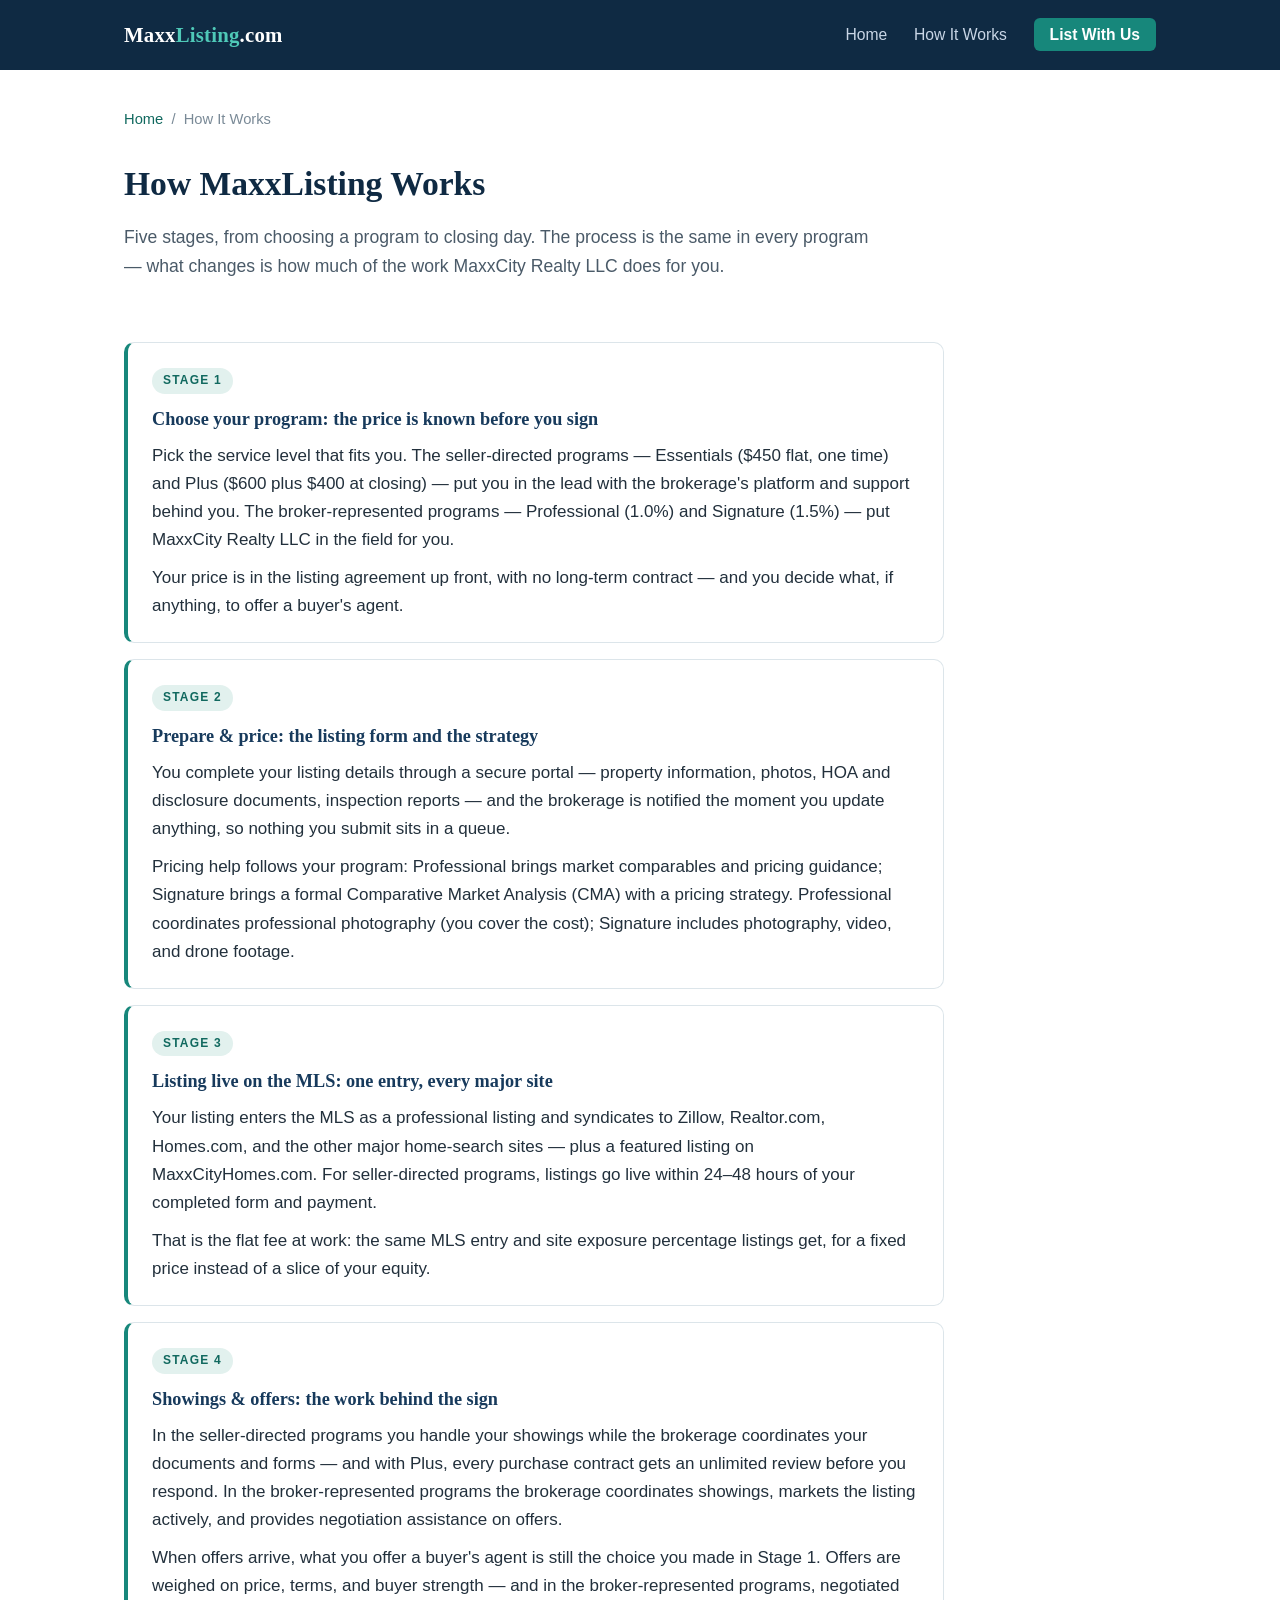
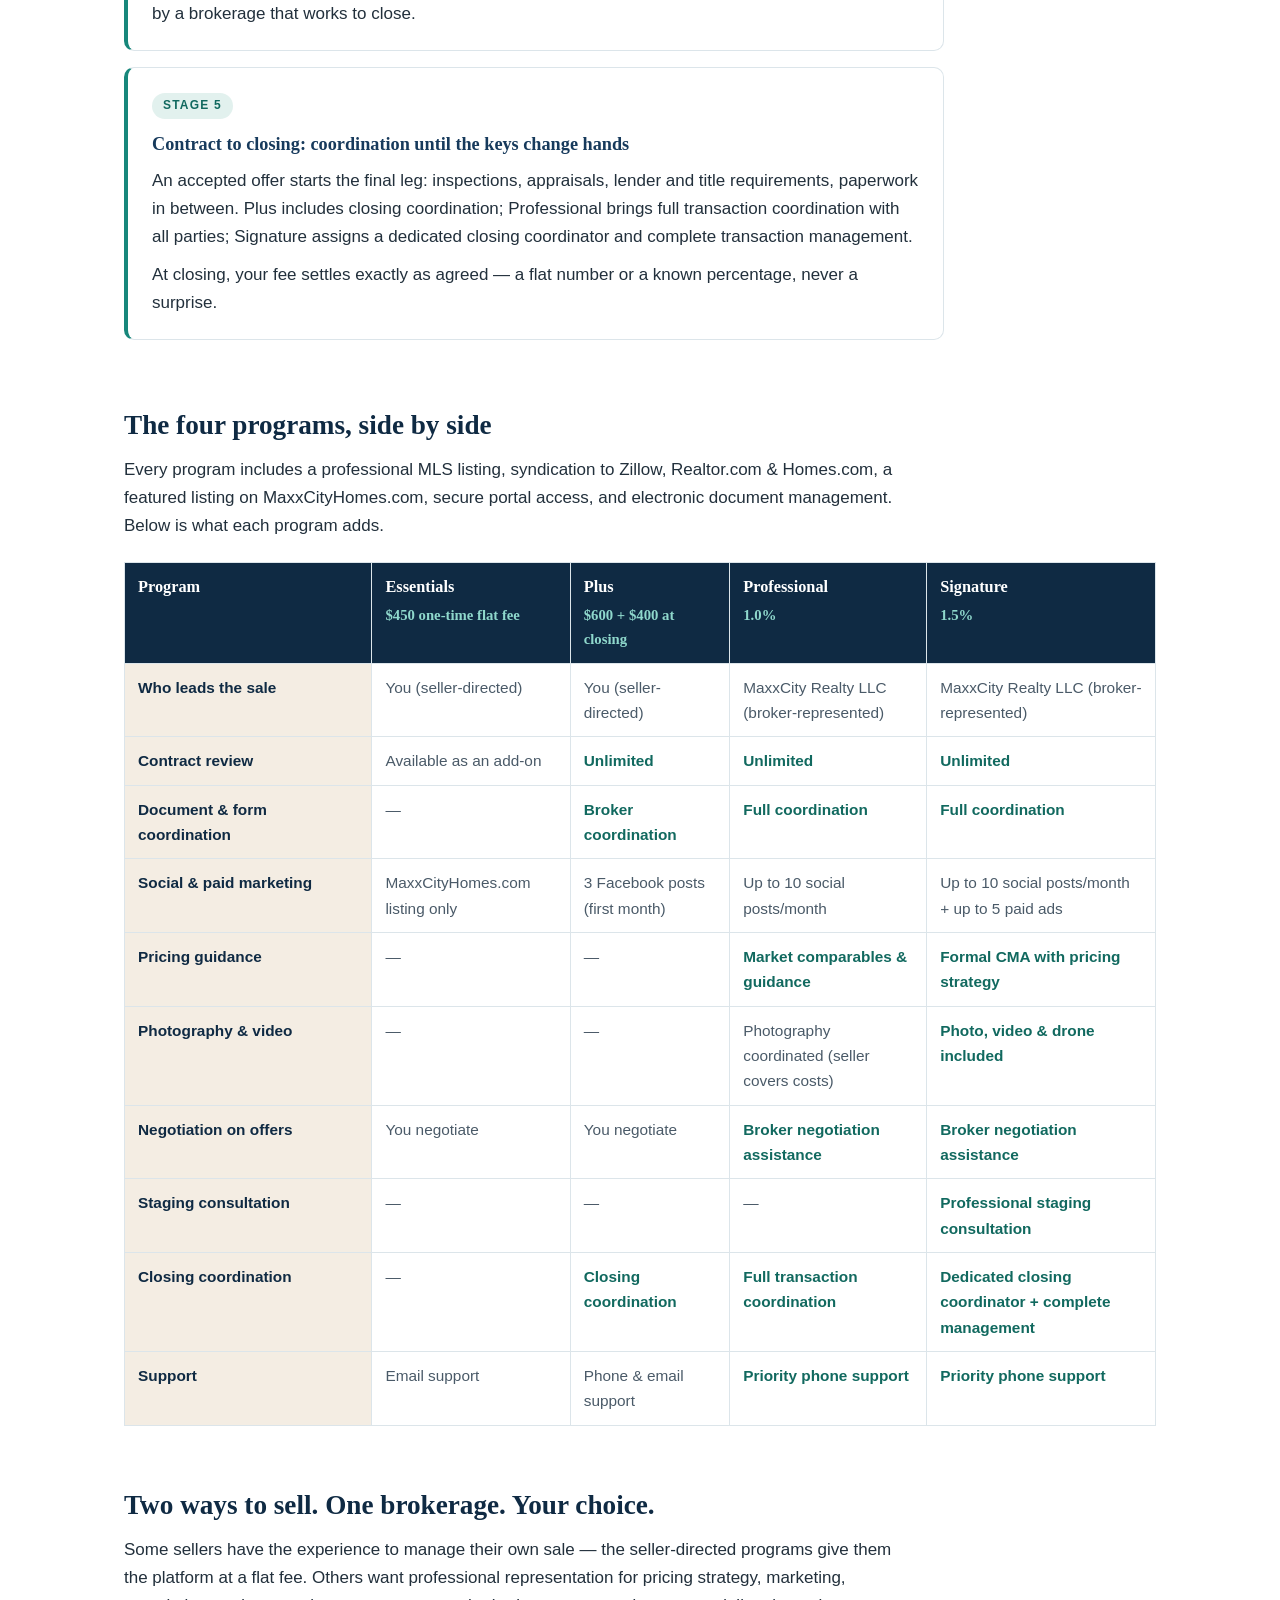
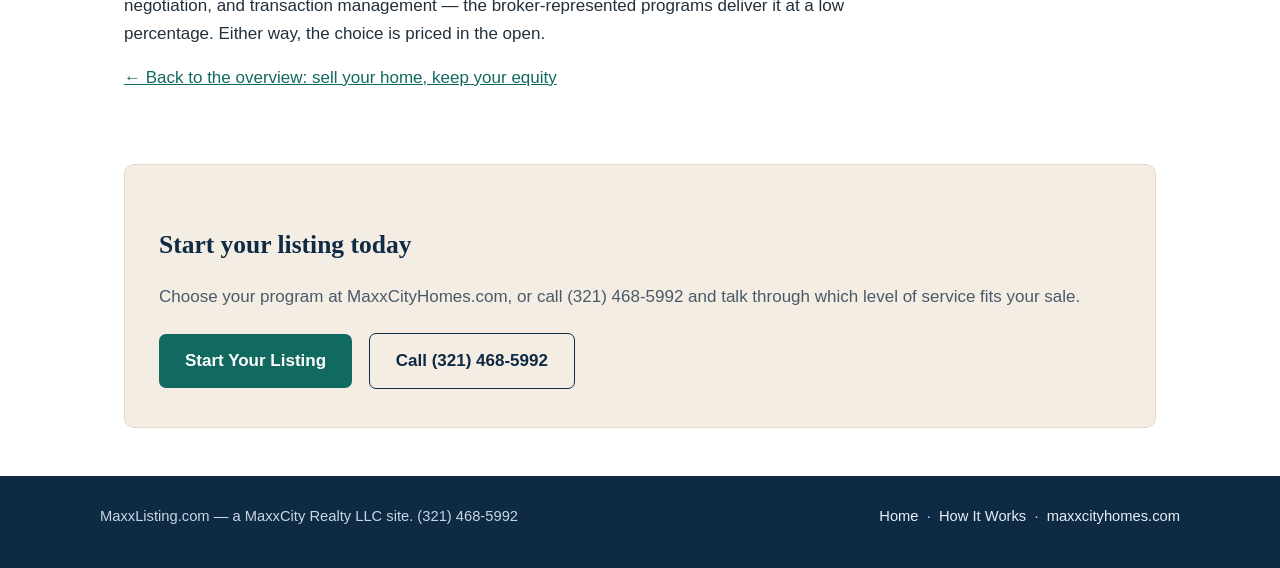
==== how-it-works.html @ 6eddbf5e "Add files via upload" ====
<!DOCTYPE html>
<html lang="en">
<head>
<meta charset="UTF-8">
<meta name="viewport" content="width=device-width, initial-scale=1.0">
<title>How MaxxListing Works: From Program Choice to Closing | MaxxListing</title>
<meta name="description" content="How MaxxListing works, stage by stage: choose your seller program, prepare and price, go live on the MLS, showings and offers, contract to closing. Compare all four programs.">
<link rel="canonical" href="https://maxxlisting.com/how-it-works.html">
<meta property="og:type" content="article">
<meta property="og:site_name" content="MaxxListing">
<meta property="og:title" content="How MaxxListing Works: From Program Choice to Closing">
<meta property="og:description" content="Five stages — choose your program, prepare and price, listing live on the MLS, showings and offers, contract to closing — plus the full four-program comparison.">
<meta property="og:url" content="https://maxxlisting.com/how-it-works.html">
<meta name="twitter:card" content="summary">
<link rel="stylesheet" href="style.css">
</head>
<body>

<header class="site-header">
  <div class="header-inner">
    <a class="wordmark" href="index.html">Maxx<span>Listing</span>.com</a>
    <nav class="main-nav">
      <a href="index.html">Home</a>
      <a href="how-it-works.html">How It Works</a>
      <a class="nav-cta" href="https://maxxcityhomes.com/list-with-us">List With Us</a>
    </nav>
  </div>
</header>

<main>

  <p class="crumb"><a href="index.html">Home</a> &nbsp;/&nbsp; How It Works</p>

  <div class="page-head">
    <h1>How MaxxListing Works</h1>
    <p class="lede">Five stages, from choosing a program to closing day. The process is the same in every program — what changes is how much of the work MaxxCity Realty LLC does for you.</p>
  </div>

  <section>
    <div class="stage-list">

      <div class="stage-block">
        <span class="step">Stage 1</span>
        <h3>Choose your program: the price is known before you sign</h3>
        <p>Pick the service level that fits you. The seller-directed programs — Essentials ($450 flat, one time) and Plus ($600 plus $400 at closing) — put you in the lead with the brokerage's platform and support behind you. The broker-represented programs — Professional (1.0%) and Signature (1.5%) — put MaxxCity Realty LLC in the field for you.</p>
        <p>Your price is in the listing agreement up front, with no long-term contract — and you decide what, if anything, to offer a buyer's agent.</p>
      </div>

      <div class="stage-block">
        <span class="step">Stage 2</span>
        <h3>Prepare &amp; price: the listing form and the strategy</h3>
        <p>You complete your listing details through a secure portal — property information, photos, HOA and disclosure documents, inspection reports — and the brokerage is notified the moment you update anything, so nothing you submit sits in a queue.</p>
        <p>Pricing help follows your program: Professional brings market comparables and pricing guidance; Signature brings a formal Comparative Market Analysis (CMA) with a pricing strategy. Professional coordinates professional photography (you cover the cost); Signature includes photography, video, and drone footage.</p>
      </div>

      <div class="stage-block">
        <span class="step">Stage 3</span>
        <h3>Listing live on the MLS: one entry, every major site</h3>
        <p>Your listing enters the MLS as a professional listing and syndicates to Zillow, Realtor.com, Homes.com, and the other major home-search sites — plus a featured listing on MaxxCityHomes.com. For seller-directed programs, listings go live within 24–48 hours of your completed form and payment.</p>
        <p>That is the flat fee at work: the same MLS entry and site exposure percentage listings get, for a fixed price instead of a slice of your equity.</p>
      </div>

      <div class="stage-block">
        <span class="step">Stage 4</span>
        <h3>Showings &amp; offers: the work behind the sign</h3>
        <p>In the seller-directed programs you handle your showings while the brokerage coordinates your documents and forms — and with Plus, every purchase contract gets an unlimited review before you respond. In the broker-represented programs the brokerage coordinates showings, markets the listing actively, and provides negotiation assistance on offers.</p>
        <p>When offers arrive, what you offer a buyer's agent is still the choice you made in Stage 1. Offers are weighed on price, terms, and buyer strength — and in the broker-represented programs, negotiated by a brokerage that works to close.</p>
      </div>

      <div class="stage-block">
        <span class="step">Stage 5</span>
        <h3>Contract to closing: coordination until the keys change hands</h3>
        <p>An accepted offer starts the final leg: inspections, appraisals, lender and title requirements, paperwork in between. Plus includes closing coordination; Professional brings full transaction coordination with all parties; Signature assigns a dedicated closing coordinator and complete transaction management.</p>
        <p>At closing, your fee settles exactly as agreed — a flat number or a known percentage, never a surprise.</p>
      </div>

    </div>
  </section>

  <section>
    <h2>The four programs, side by side</h2>
    <p class="narrow">Every program includes a professional MLS listing, syndication to Zillow, Realtor.com &amp; Homes.com, a featured listing on MaxxCityHomes.com, secure portal access, and electronic document management. Below is what each program adds.</p>
    <div class="table-wrap">
      <table class="compare">
        <thead>
          <tr>
            <th>Program</th>
            <th>Essentials <span class="tprice">$450 one-time flat fee</span></th>
            <th>Plus <span class="tprice">$600 + $400 at closing</span></th>
            <th>Professional <span class="tprice">1.0%</span></th>
            <th>Signature <span class="tprice">1.5%</span></th>
          </tr>
        </thead>
        <tbody>
          <tr>
            <th>Who leads the sale</th>
            <td>You (seller-directed)</td>
            <td>You (seller-directed)</td>
            <td>MaxxCity Realty LLC (broker-represented)</td>
            <td>MaxxCity Realty LLC (broker-represented)</td>
          </tr>
          <tr>
            <th>Contract review</th>
            <td>Available as an add-on</td>
            <td class="yes">Unlimited</td>
            <td class="yes">Unlimited</td>
            <td class="yes">Unlimited</td>
          </tr>
          <tr>
            <th>Document &amp; form coordination</th>
            <td>&mdash;</td>
            <td class="yes">Broker coordination</td>
            <td class="yes">Full coordination</td>
            <td class="yes">Full coordination</td>
          </tr>
          <tr>
            <th>Social &amp; paid marketing</th>
            <td>MaxxCityHomes.com listing only</td>
            <td>3 Facebook posts (first month)</td>
            <td>Up to 10 social posts/month</td>
            <td>Up to 10 social posts/month + up to 5 paid ads</td>
          </tr>
          <tr>
            <th>Pricing guidance</th>
            <td>&mdash;</td>
            <td>&mdash;</td>
            <td class="yes">Market comparables &amp; guidance</td>
            <td class="yes">Formal CMA with pricing strategy</td>
          </tr>
          <tr>
            <th>Photography &amp; video</th>
            <td>&mdash;</td>
            <td>&mdash;</td>
            <td>Photography coordinated (seller covers costs)</td>
            <td class="yes">Photo, video &amp; drone included</td>
          </tr>
          <tr>
            <th>Negotiation on offers</th>
            <td>You negotiate</td>
            <td>You negotiate</td>
            <td class="yes">Broker negotiation assistance</td>
            <td class="yes">Broker negotiation assistance</td>
          </tr>
          <tr>
            <th>Staging consultation</th>
            <td>&mdash;</td>
            <td>&mdash;</td>
            <td>&mdash;</td>
            <td class="yes">Professional staging consultation</td>
          </tr>
          <tr>
            <th>Closing coordination</th>
            <td>&mdash;</td>
            <td class="yes">Closing coordination</td>
            <td class="yes">Full transaction coordination</td>
            <td class="yes">Dedicated closing coordinator + complete management</td>
          </tr>
          <tr>
            <th>Support</th>
            <td>Email support</td>
            <td>Phone &amp; email support</td>
            <td class="yes">Priority phone support</td>
            <td class="yes">Priority phone support</td>
          </tr>
        </tbody>
      </table>
    </div>
  </section>

  <section>
    <h2>Two ways to sell. One brokerage. Your choice.</h2>
    <p class="narrow">Some sellers have the experience to manage their own sale — the seller-directed programs give them the platform at a flat fee. Others want professional representation for pricing strategy, marketing, negotiation, and transaction management — the broker-represented programs deliver it at a low percentage. Either way, the choice is priced in the open.</p>
    <p class="narrow"><a href="index.html">&larr; Back to the overview: sell your home, keep your equity</a></p>
  </section>

  <div class="cta-band">
    <h2>Start your listing today</h2>
    <p>Choose your program at MaxxCityHomes.com, or call (321) 468-5992 and talk through which level of service fits your sale.</p>
    <a class="btn" href="https://maxxcityhomes.com/list-with-us">Start Your Listing</a>
    <a class="btn ghost" href="tel:+13214685992">Call (321) 468-5992</a>
  </div>

</main>

<footer class="site-footer">
  <div class="footer-inner">
    <span>MaxxListing.com — a MaxxCity Realty LLC site. (321) 468-5992</span>
    <span><a href="index.html">Home</a> &nbsp;·&nbsp; <a href="how-it-works.html">How It Works</a> &nbsp;·&nbsp; <a href="https://maxxcityhomes.com/list-with-us">maxxcityhomes.com</a></span>
  </div>
</footer>

</body>
</html>
---- style.css ----
/* MaxxListing.com — microsite styles (MaxxCity Realty LLC)
   Palette: deep navy headers/footer, coastal teal accent, warm sand bands.
   No external assets. Georgia serif headlines, system sans body. */

:root {
  --navy: #0F2A43;
  --navy-2: #173A5C;
  --teal: #17877B;
  --teal-dark: #11695F;
  --teal-tint: #E2F1EE;
  --sand: #F4EDE3;
  --sand-line: #E4D9C6;
  --ink: #22303C;
  --slate: #4A5A68;
  --slate-light: #7A8A97;
  --card: #ffffff;
  --line: #DCE5EA;
  --radius: 10px;
}

* { box-sizing: border-box; }

html { scroll-behavior: smooth; }

body {
  margin: 0;
  font-family: -apple-system, BlinkMacSystemFont, "Segoe UI", Roboto,
    "Helvetica Neue", Arial, sans-serif;
  color: var(--ink);
  background: #ffffff;
  line-height: 1.65;
  font-size: 17px;
}

h1, h2, h3, .wordmark, .price {
  font-family: Georgia, "Times New Roman", Times, serif;
  font-weight: 700;
}

a { color: var(--teal-dark); }
a:hover { color: var(--teal); }

/* ---------- Header ---------- */
.site-header {
  background: var(--navy);
  color: #fff;
}
.header-inner {
  max-width: 1080px;
  margin: 0 auto;
  padding: 18px 24px;
  display: flex;
  flex-wrap: wrap;
  align-items: center;
  justify-content: space-between;
  gap: 12px;
}
.wordmark {
  color: #fff;
  text-decoration: none;
  font-size: 1.3rem;
  letter-spacing: 0.01em;
}
.wordmark span { color: #4FC9B8; }
.main-nav a {
  color: #C9D6E6;
  text-decoration: none;
  margin-left: 22px;
  font-size: 0.98rem;
}
.main-nav a:hover { color: #fff; }
.main-nav a.nav-cta {
  background: var(--teal);
  color: #fff;
  padding: 8px 16px;
  border-radius: 6px;
  font-weight: 600;
}
.main-nav a.nav-cta:hover { background: var(--teal-dark); }

/* ---------- Hero ---------- */
.hero {
  background: linear-gradient(160deg, var(--navy) 0%, var(--navy-2) 70%, #175E55 130%);
  color: #fff;
  padding: 64px 24px 72px;
}
.hero-inner { max-width: 820px; margin: 0 auto; }
.hero .eyebrow {
  text-transform: uppercase;
  letter-spacing: 0.14em;
  font-size: 0.78rem;
  font-weight: 700;
  color: #8FD8CC;
  margin: 0 0 14px;
}
.hero h1 {
  font-size: 2.55rem;
  line-height: 1.18;
  margin: 0 0 18px;
}
.hero p.lede {
  font-size: 1.16rem;
  color: #DCE7F2;
  margin: 0 0 28px;
  max-width: 680px;
}
.hero .call-line { margin: 20px 0 0; color: #DCE7F2; font-size: 1.02rem; }
.hero .call-line a { color: #fff; font-weight: 700; text-decoration: none; }
.hero .call-line a:hover { text-decoration: underline; }
.btn {
  display: inline-block;
  background: var(--teal);
  color: #fff;
  text-decoration: none;
  font-weight: 600;
  padding: 13px 26px;
  border-radius: 7px;
  margin-right: 12px;
}
.btn:hover { background: var(--teal-dark); color: #fff; }
.btn.ghost {
  background: transparent;
  border: 1px solid #7D97B5;
  color: #E6EEF7;
}
.btn.ghost:hover { border-color: #fff; color: #fff; }

/* ---------- Layout ---------- */
main { max-width: 1080px; margin: 0 auto; padding: 0 24px; }
section { padding: 44px 0 8px; }
section h2 {
  font-size: 1.7rem;
  line-height: 1.25;
  color: var(--navy);
  margin: 0 0 14px;
}
section h3 { color: var(--navy-2); margin: 0 0 8px; font-size: 1.14rem; }
section p { max-width: 780px; margin: 0 0 16px; }
.narrow { max-width: 780px; }

/* ---------- Card grids ---------- */
.grid {
  display: grid;
  grid-template-columns: repeat(auto-fit, minmax(230px, 1fr));
  gap: 18px;
  margin: 22px 0 10px;
}
.grid.two { grid-template-columns: repeat(auto-fit, minmax(300px, 1fr)); }
.card {
  background: var(--card);
  border: 1px solid var(--line);
  border-radius: var(--radius);
  padding: 22px 20px;
}
.card .step {
  display: inline-block;
  font-size: 0.75rem;
  font-weight: 700;
  letter-spacing: 0.1em;
  text-transform: uppercase;
  color: var(--teal-dark);
  background: var(--teal-tint);
  border-radius: 20px;
  padding: 3px 11px;
  margin-bottom: 10px;
}
.card p { margin: 0 0 10px; font-size: 0.98rem; color: var(--slate); }
.card h3 { margin-bottom: 4px; font-size: 1.3rem; }
.card .price {
  font-size: 1.55rem;
  color: var(--teal-dark);
  margin: 2px 0 2px;
}
.card .per {
  font-size: 0.85rem;
  color: var(--slate-light);
  margin: 0 0 12px;
}
.card ul {
  margin: 0;
  padding-left: 18px;
  font-size: 0.95rem;
  color: var(--slate);
}
.card ul li { margin-bottom: 6px; }
.card a { font-weight: 600; text-decoration: none; }
.card a:hover { text-decoration: underline; }

/* ---------- Sand callout (equity math) ---------- */
.callout {
  background: var(--sand);
  border: 1px solid var(--sand-line);
  border-radius: var(--radius);
  padding: 26px 28px;
  margin: 22px 0 10px;
  max-width: 860px;
}
.callout h3 { color: var(--navy); margin-top: 0; font-size: 1.3rem; }
.callout p { color: var(--ink); }
.callout ul { margin: 0 0 14px; padding-left: 18px; }
.callout ul li { margin-bottom: 6px; }
.callout .fineprint { font-size: 0.9rem; color: var(--slate); margin-bottom: 0; }

/* ---------- Deep-dive stage list (how it works) ---------- */
.stage-list { max-width: 820px; }
.stage-block {
  background: var(--card);
  border: 1px solid var(--line);
  border-left: 4px solid var(--teal);
  border-radius: var(--radius);
  padding: 22px 24px;
  margin-bottom: 16px;
}
.stage-block .step {
  display: inline-block;
  font-size: 0.75rem;
  font-weight: 700;
  letter-spacing: 0.1em;
  text-transform: uppercase;
  color: var(--teal-dark);
  background: var(--teal-tint);
  border-radius: 20px;
  padding: 3px 11px;
  margin-bottom: 10px;
}
.stage-block h3 { margin-top: 0; }
.stage-block p { margin: 0 0 10px; }
.stage-block p:last-child { margin-bottom: 0; }

/* ---------- Comparison table ---------- */
.table-wrap { overflow-x: auto; margin: 22px 0 10px; }
table.compare {
  border-collapse: collapse;
  width: 100%;
  min-width: 640px;
  font-size: 0.96rem;
  background: #fff;
}
table.compare th, table.compare td {
  border: 1px solid var(--line);
  padding: 11px 13px;
  text-align: left;
  vertical-align: top;
}
table.compare thead th {
  background: var(--navy);
  color: #fff;
  font-family: Georgia, "Times New Roman", Times, serif;
  font-size: 1.02rem;
}
table.compare thead th .tprice { display: block; font-family: inherit; color: #8FD8CC; font-size: 0.92rem; margin-top: 2px; }
table.compare tbody th {
  background: var(--sand);
  color: var(--navy);
  font-weight: 600;
  width: 24%;
}
table.compare td { color: var(--slate); }
table.compare td.yes { color: var(--teal-dark); font-weight: 600; }

/* ---------- FAQ ---------- */
.faq-item {
  background: var(--card);
  border: 1px solid var(--line);
  border-radius: var(--radius);
  padding: 20px 22px;
  margin-bottom: 14px;
  max-width: 820px;
}
.faq-item h3 { margin-bottom: 6px; }
.faq-item p { margin: 0; color: var(--slate); }

/* ---------- CTA band ---------- */
.cta-band {
  background: var(--sand);
  border: 1px solid var(--sand-line);
  color: var(--ink);
  border-radius: var(--radius);
  padding: 38px 34px;
  margin: 48px 0;
  text-align: left;
}
.cta-band h2 { color: var(--navy); margin-bottom: 10px; }
.cta-band p { color: var(--slate); margin-bottom: 22px; }
.cta-band .btn { background: var(--teal-dark); }
.cta-band .btn:hover { background: var(--teal); }
.cta-band .btn.ghost {
  background: transparent;
  border: 1px solid var(--navy);
  color: var(--navy);
}
.cta-band .btn.ghost:hover { background: var(--navy); color: #fff; }

/* ---------- Footer ---------- */
.site-footer {
  background: var(--navy);
  margin-top: 24px;
  padding: 28px 24px 40px;
  color: #C9D6E6;
  font-size: 0.92rem;
}
.footer-inner {
  max-width: 1080px;
  margin: 0 auto;
  display: flex;
  flex-wrap: wrap;
  gap: 10px 28px;
  justify-content: space-between;
}
.site-footer a { color: #E6EEF7; text-decoration: none; }
.site-footer a:hover { text-decoration: underline; }

/* ---------- Breadcrumb (subpage) ---------- */
.crumb { padding: 22px 0 0; font-size: 0.92rem; color: var(--slate-light); }
.crumb a { text-decoration: none; }
.crumb a:hover { text-decoration: underline; }
.page-head { padding-top: 18px; }
.page-head h1 { font-size: 2.1rem; color: var(--navy); line-height: 1.22; margin: 0 0 12px; }
.page-head p.lede { font-size: 1.1rem; color: var(--slate); max-width: 760px; }

/* ---------- Responsive ---------- */
@media (max-width: 640px) {
  body { font-size: 16px; }
  .hero { padding: 44px 20px 52px; }
  .hero h1 { font-size: 1.9rem; }
  .page-head h1 { font-size: 1.65rem; }
  section h2 { font-size: 1.45rem; }
  .main-nav a { margin-left: 14px; }
  .btn { display: block; text-align: center; margin: 0 0 10px; }
  .cta-band { padding: 28px 22px; }
  .callout { padding: 22px; }
}
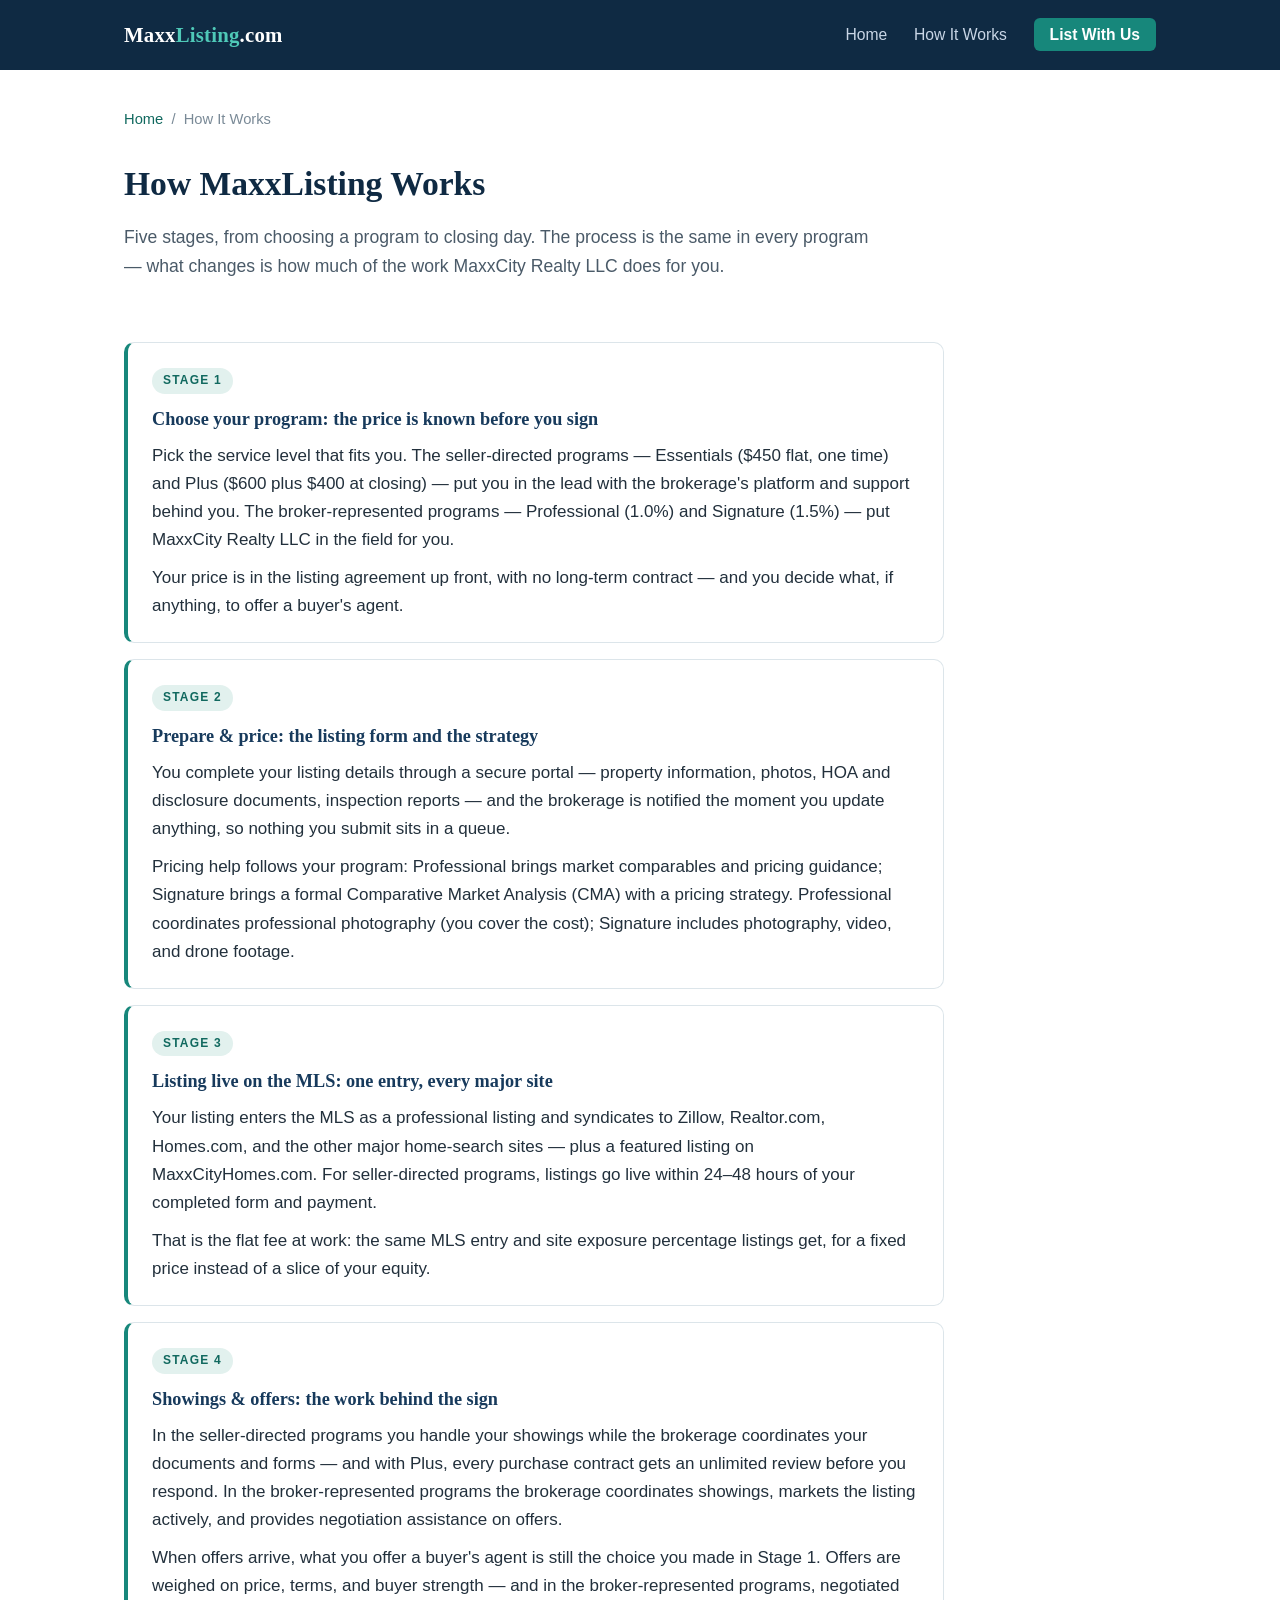
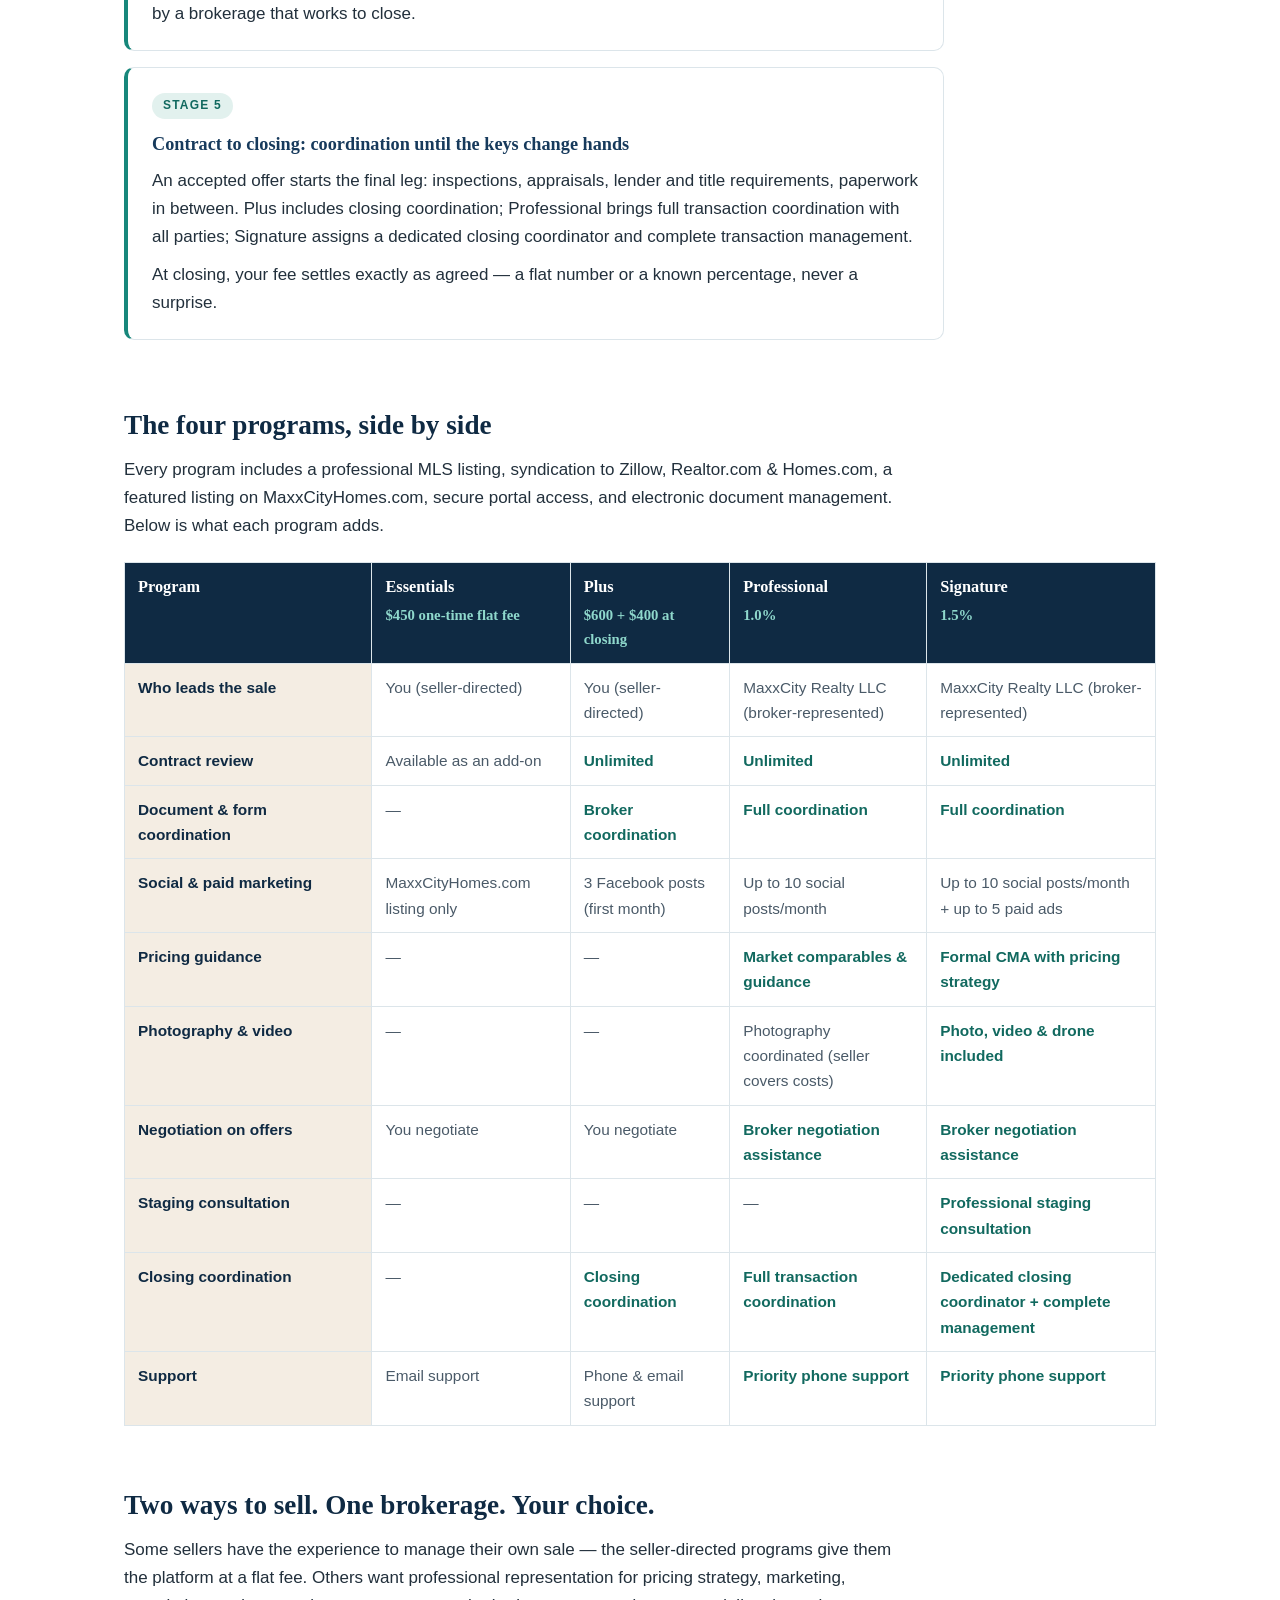
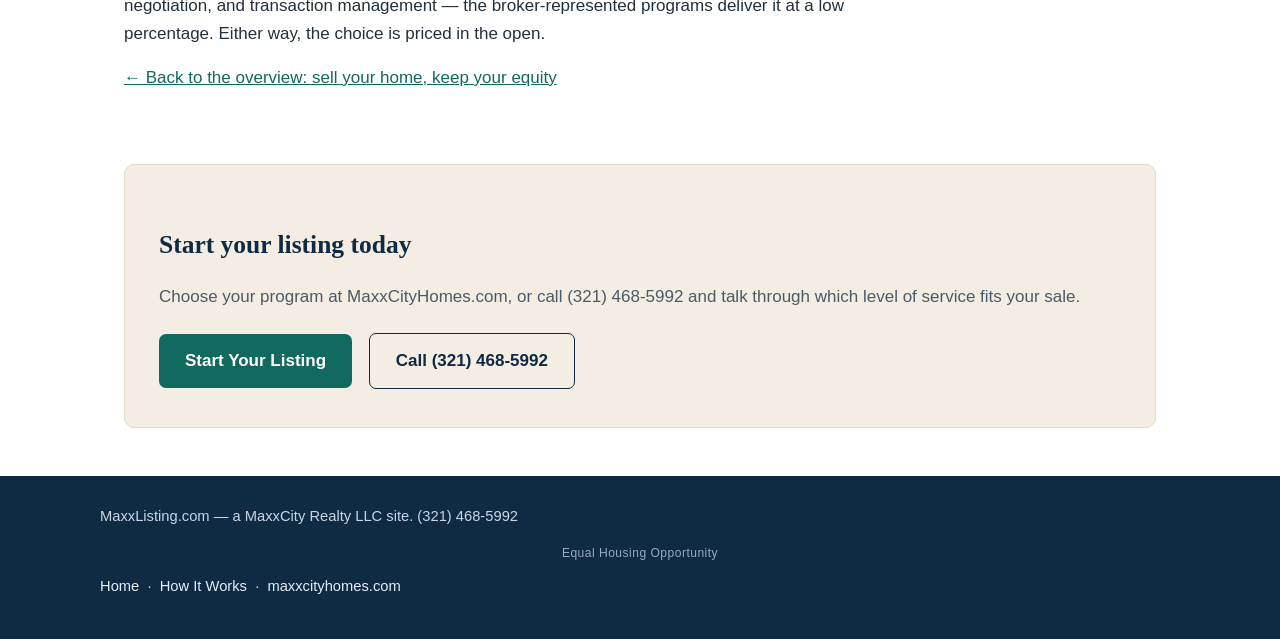
==== commit 5fe2ba21: "Add Equal Housing Opportunity footer line" ====
--- a/how-it-works.html
+++ b/how-it-works.html
@@ -185,6 +185,7 @@
 <footer class="site-footer">
   <div class="footer-inner">
     <span>MaxxListing.com — a MaxxCity Realty LLC site. (321) 468-5992</span>
+    <span class="equal-housing">Equal Housing Opportunity</span>
     <span><a href="index.html">Home</a> &nbsp;·&nbsp; <a href="how-it-works.html">How It Works</a> &nbsp;·&nbsp; <a href="https://maxxcityhomes.com/list-with-us">maxxcityhomes.com</a></span>
   </div>
 </footer>
--- a/style.css
+++ b/style.css
@@ -330,3 +330,5 @@
   .cta-band { padding: 28px 22px; }
   .callout { padding: 22px; }
 }
+
+.equal-housing { display: block; width: 100%; text-align: center; margin-top: 6px; font-size: 0.82em; opacity: 0.75; letter-spacing: 0.04em; }
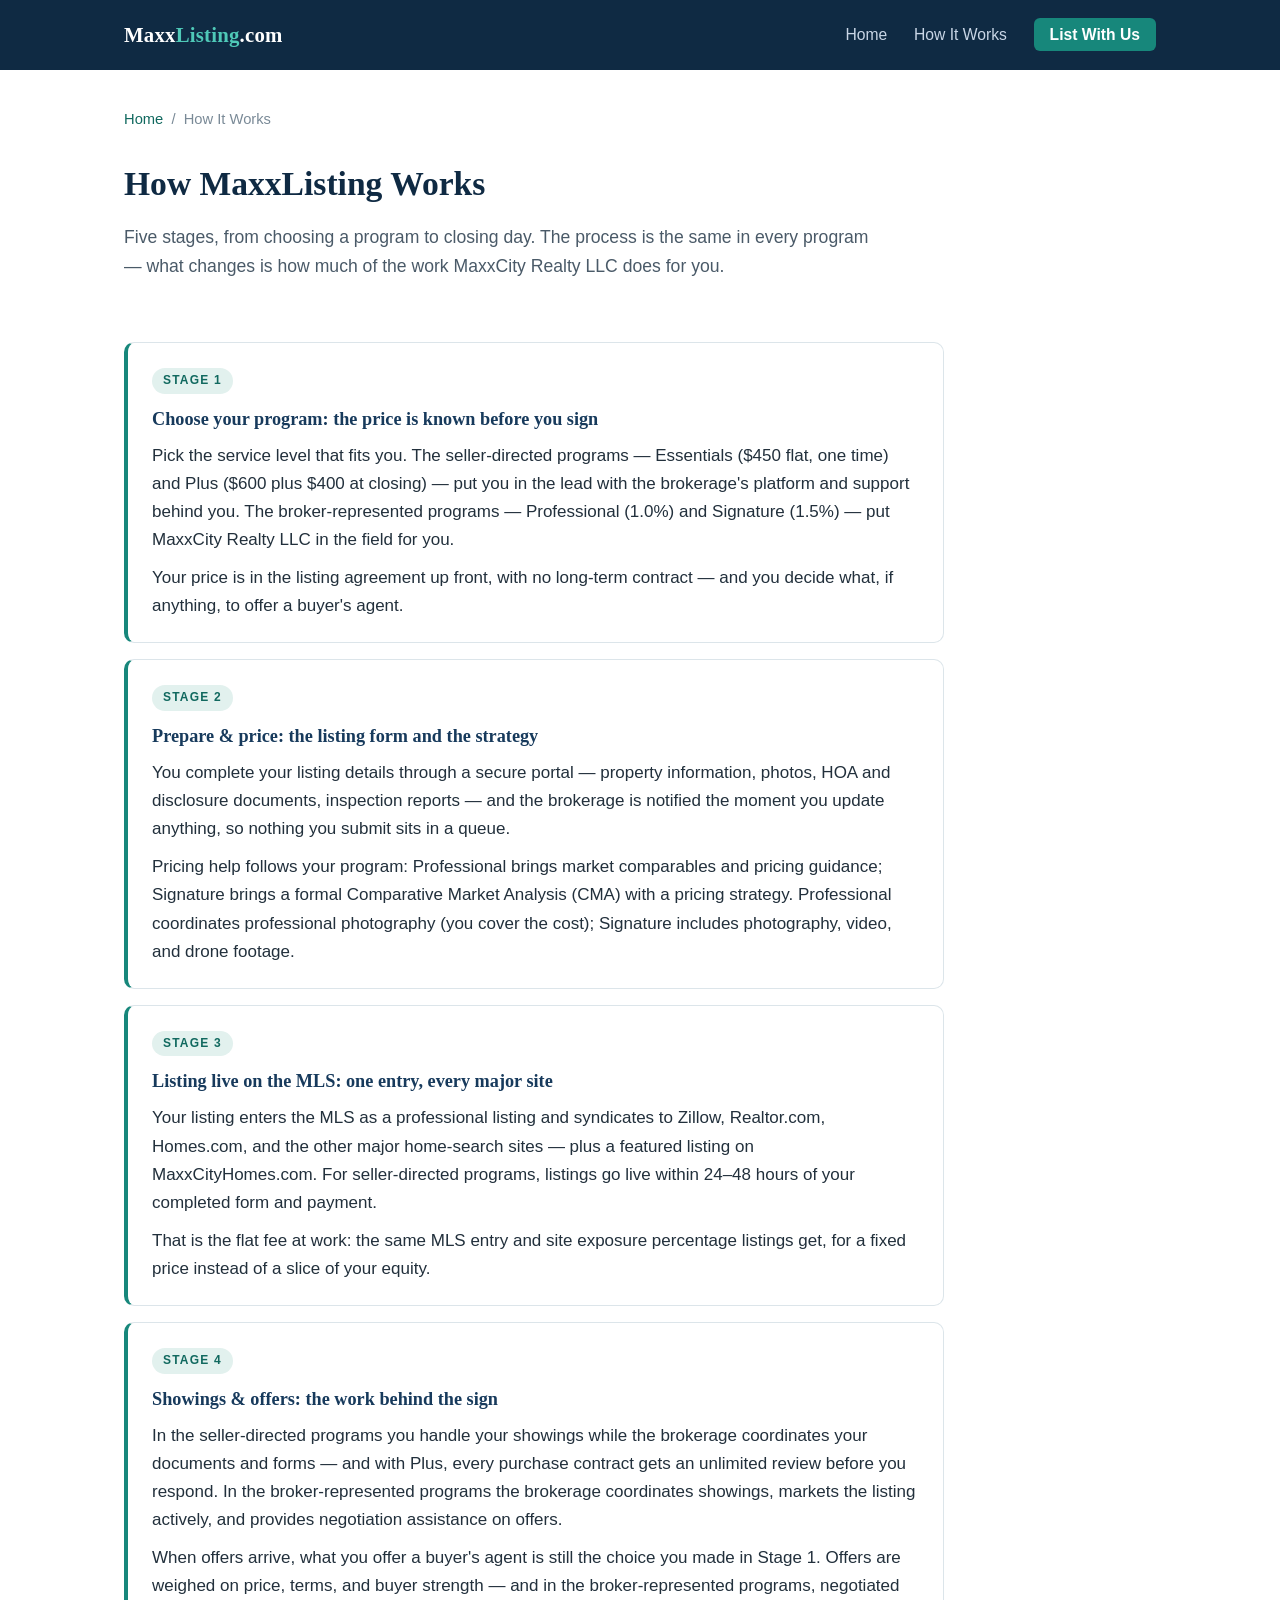
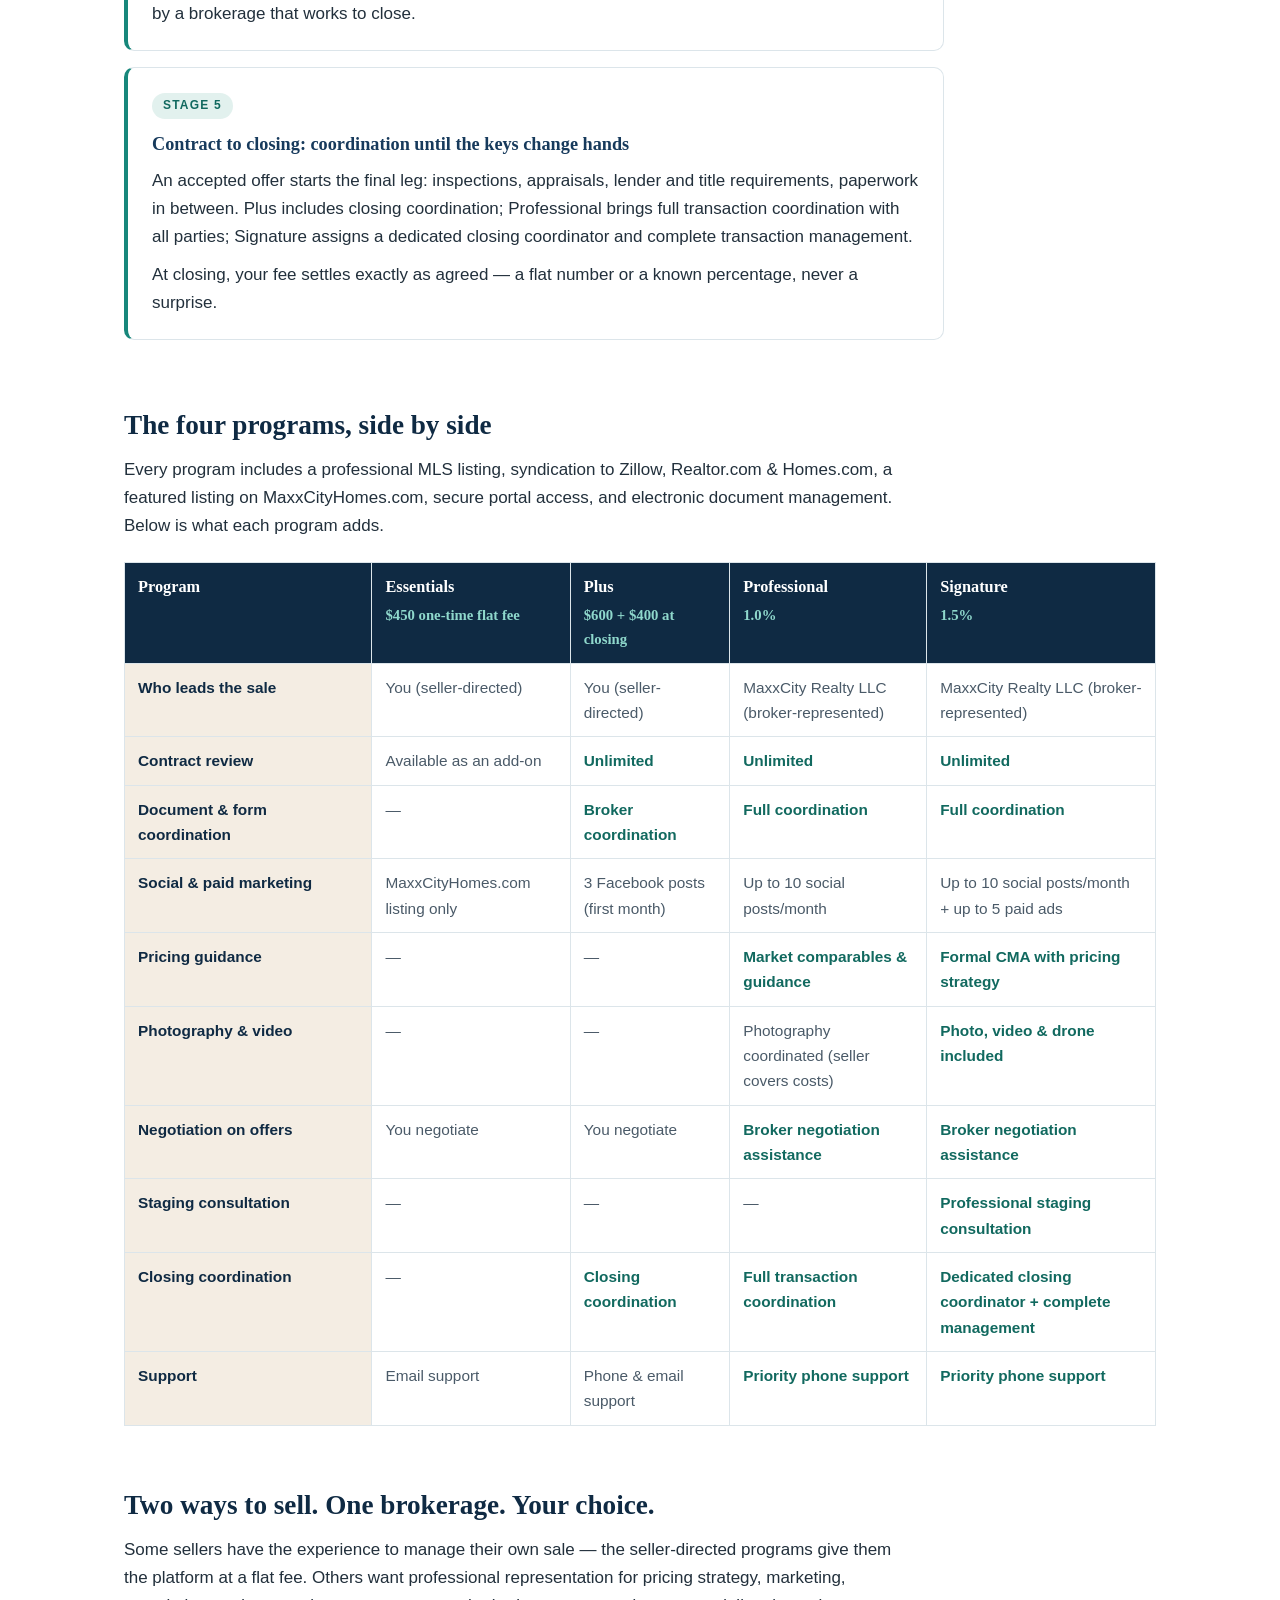
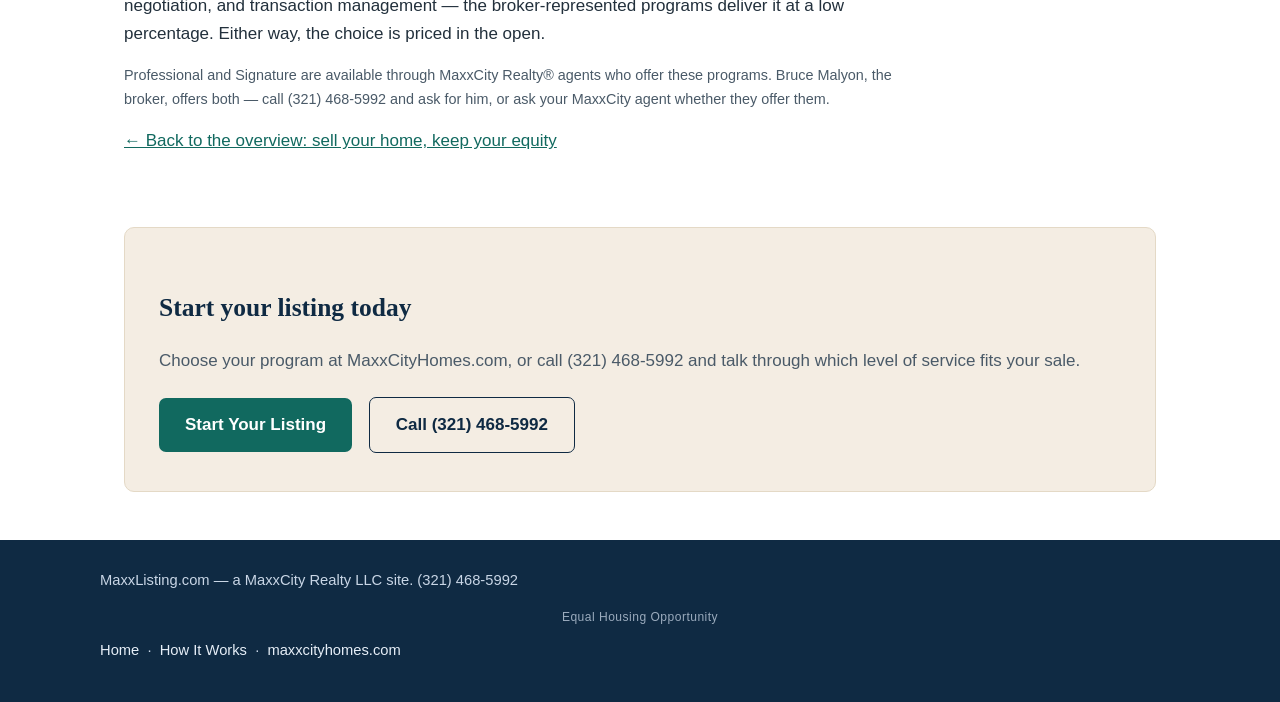
==== commit 23cb284e: "Add agent-offering disclaimer to how-it-works page" ====
--- a/how-it-works.html
+++ b/how-it-works.html
@@ -170,6 +170,7 @@
   <section>
     <h2>Two ways to sell. One brokerage. Your choice.</h2>
     <p class="narrow">Some sellers have the experience to manage their own sale — the seller-directed programs give them the platform at a flat fee. Others want professional representation for pricing strategy, marketing, negotiation, and transaction management — the broker-represented programs deliver it at a low percentage. Either way, the choice is priced in the open.</p>
+        <p class="narrow fineprint">Professional and Signature are available through MaxxCity Realty® agents who offer these programs. Bruce Malyon, the broker, offers both — call (321) 468-5992 and ask for him, or ask your MaxxCity agent whether they offer them.</p>
     <p class="narrow"><a href="index.html">&larr; Back to the overview: sell your home, keep your equity</a></p>
   </section>
 
--- a/style.css
+++ b/style.css
@@ -137,6 +137,7 @@
 section h3 { color: var(--navy-2); margin: 0 0 8px; font-size: 1.14rem; }
 section p { max-width: 780px; margin: 0 0 16px; }
 .narrow { max-width: 780px; }
+.fineprint { font-size: 0.9rem; color: var(--slate); }
 
 /* ---------- Card grids ---------- */
 .grid {
@@ -185,6 +186,30 @@
 .card ul li { margin-bottom: 6px; }
 .card a { font-weight: 600; text-decoration: none; }
 .card a:hover { text-decoration: underline; }
+
+/* ---------- Watch slot (vertical video) ---------- */
+.watch-slot {
+  max-width: 340px;
+  margin: 30px auto 14px;
+  text-align: center;
+}
+.watch-label {
+  font-family: Georgia, "Times New Roman", Times, serif;
+  font-weight: 700;
+  font-size: 1.05rem;
+  color: var(--navy);
+  margin: 0 auto 12px;
+  max-width: none;
+  text-align: center;
+}
+.watch-slot video {
+  display: block;
+  width: 100%;
+  height: auto;
+  border-radius: var(--radius);
+  border: 1px solid var(--line);
+  background: #000;
+}
 
 /* ---------- Sand callout (equity math) ---------- */
 .callout {
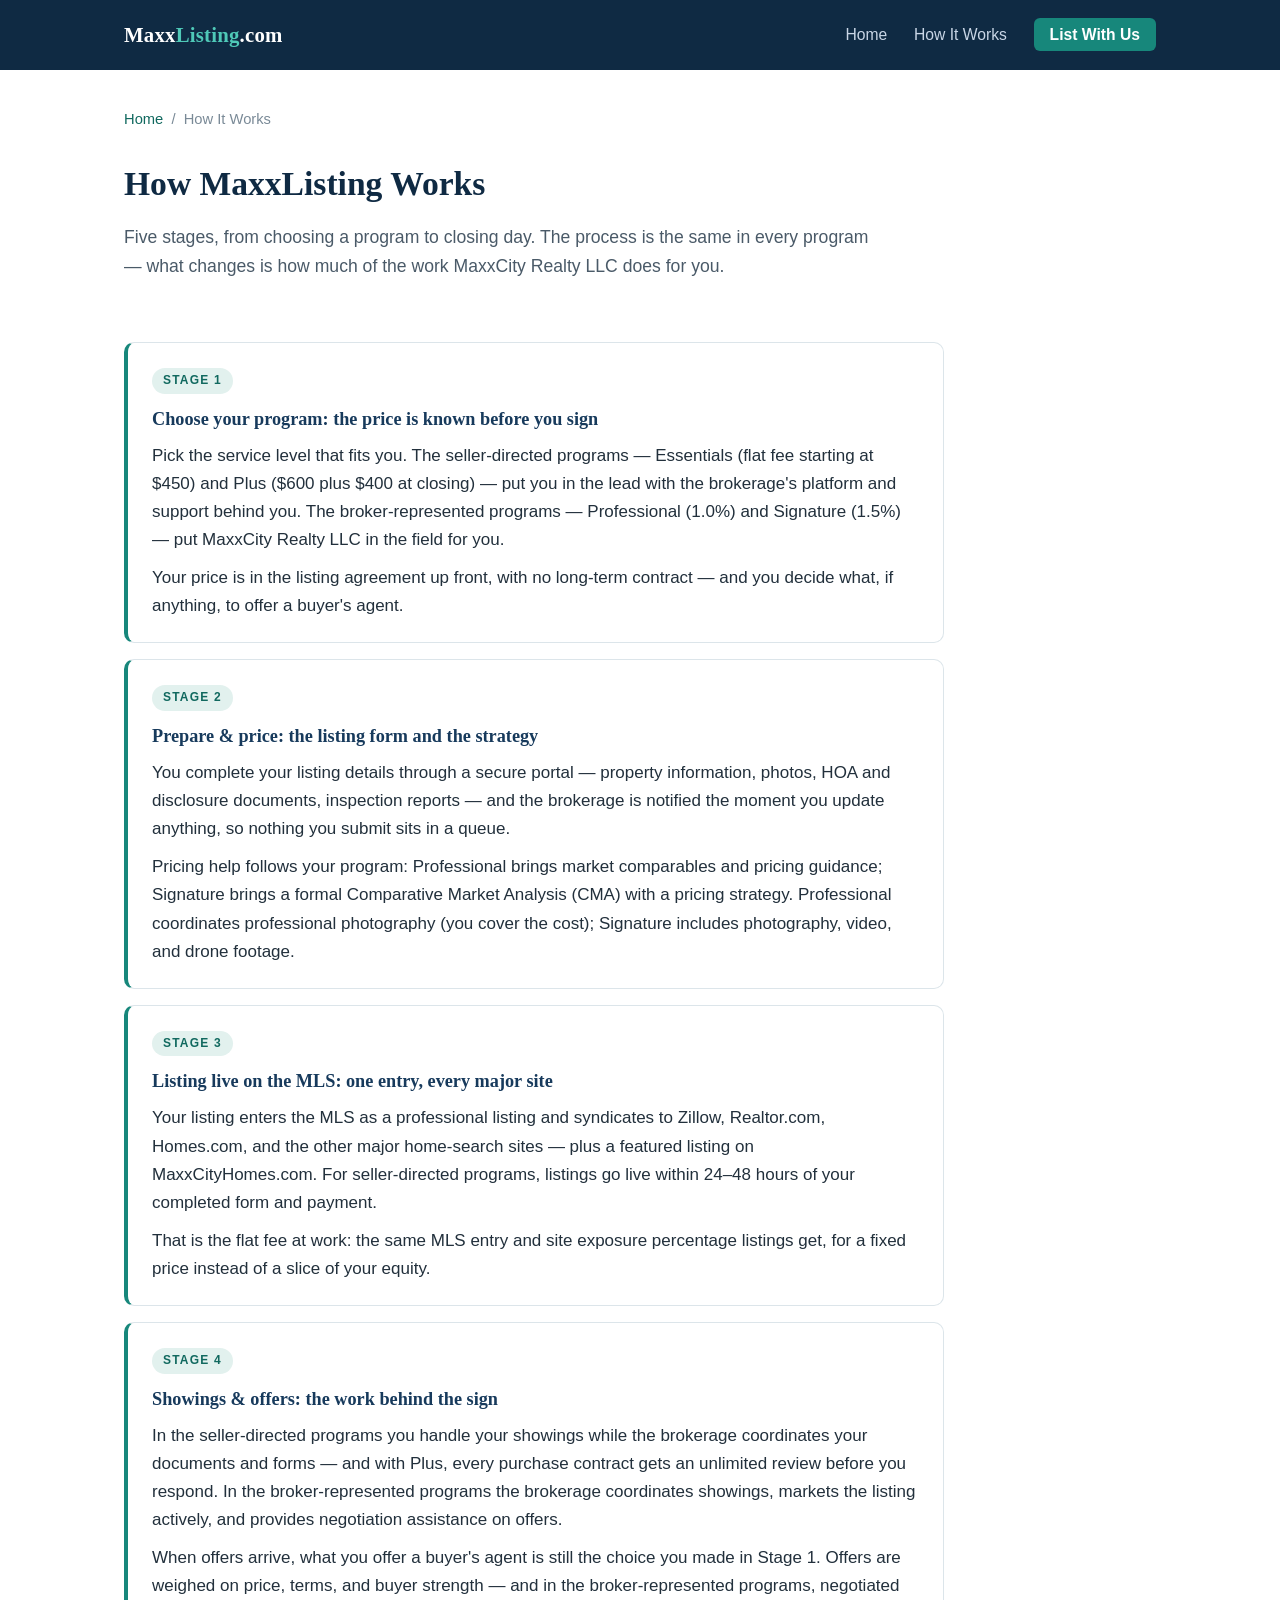
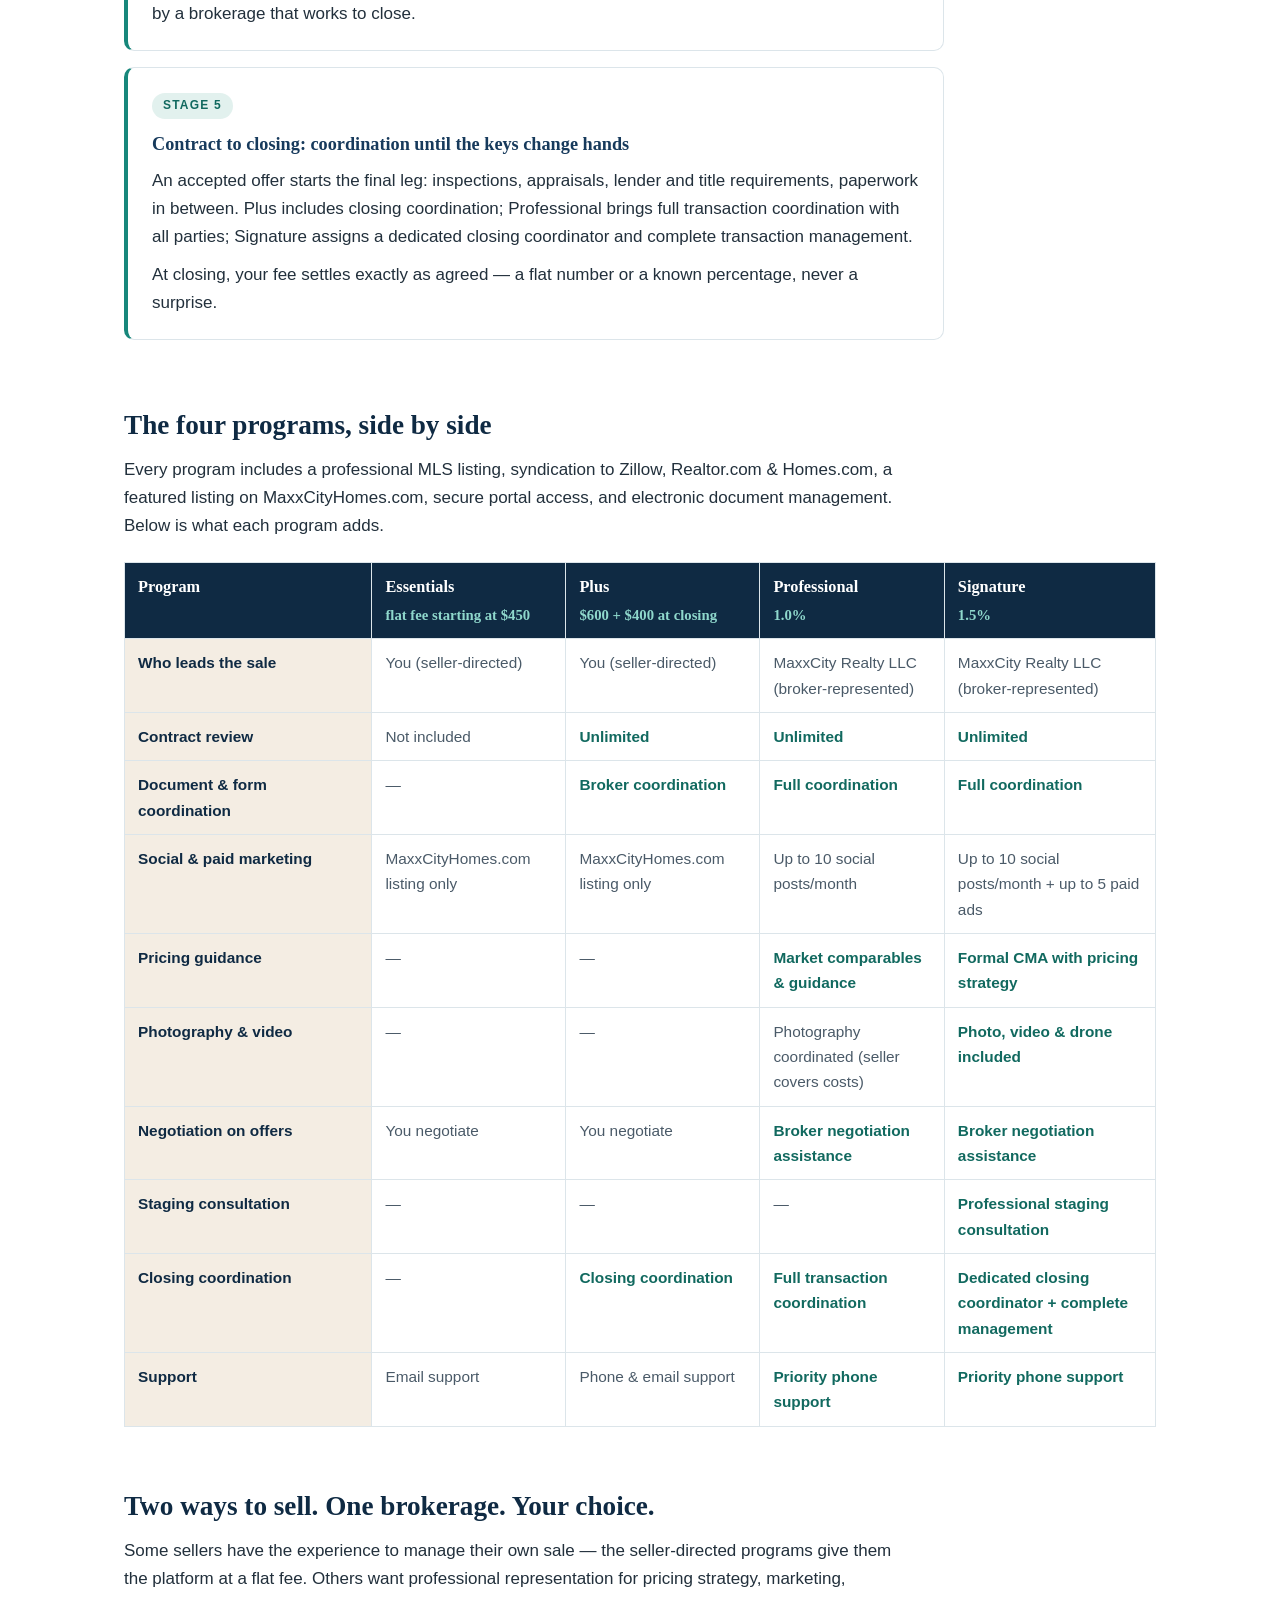
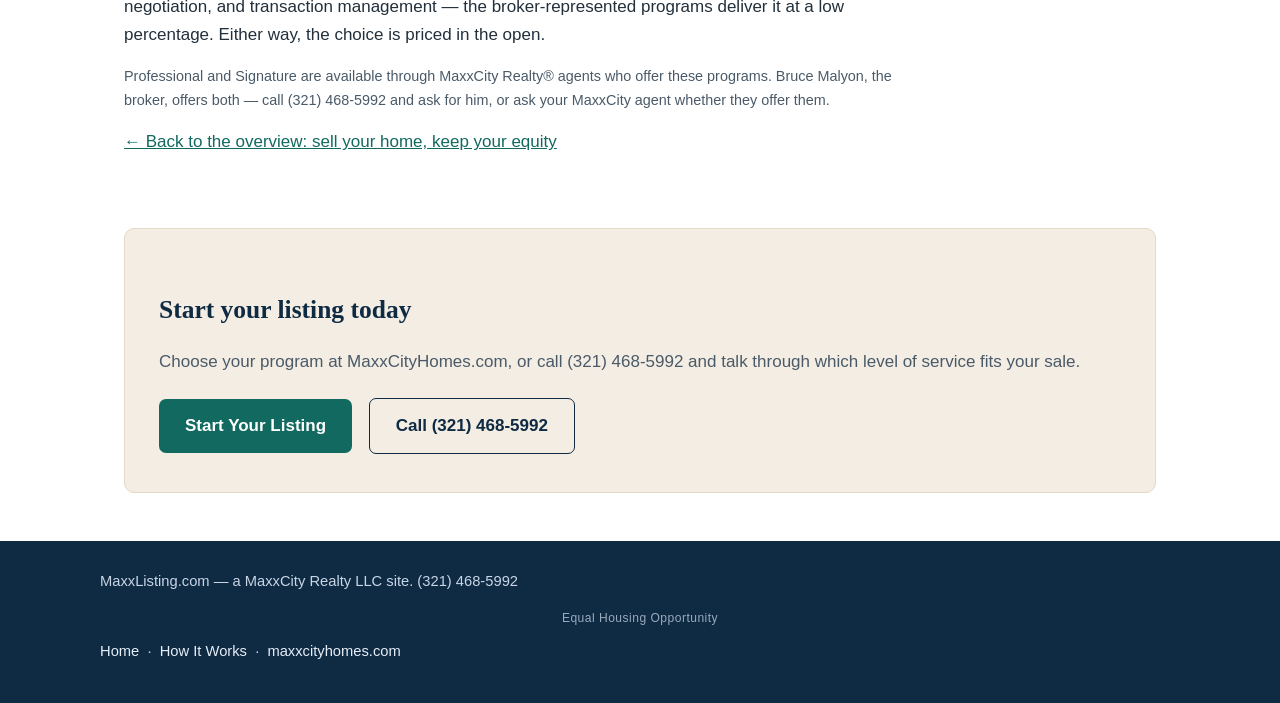
==== commit 11b38996: "Align flat-fee copy with final contract terms (Nov 26 rulings)" ====
--- a/how-it-works.html
+++ b/how-it-works.html
@@ -42,7 +42,7 @@
       <div class="stage-block">
         <span class="step">Stage 1</span>
         <h3>Choose your program: the price is known before you sign</h3>
-        <p>Pick the service level that fits you. The seller-directed programs — Essentials ($450 flat, one time) and Plus ($600 plus $400 at closing) — put you in the lead with the brokerage's platform and support behind you. The broker-represented programs — Professional (1.0%) and Signature (1.5%) — put MaxxCity Realty LLC in the field for you.</p>
+        <p>Pick the service level that fits you. The seller-directed programs — Essentials (flat fee starting at $450) and Plus ($600 plus $400 at closing) — put you in the lead with the brokerage's platform and support behind you. The broker-represented programs — Professional (1.0%) and Signature (1.5%) — put MaxxCity Realty LLC in the field for you.</p>
         <p>Your price is in the listing agreement up front, with no long-term contract — and you decide what, if anything, to offer a buyer's agent.</p>
       </div>
 
@@ -85,7 +85,7 @@
         <thead>
           <tr>
             <th>Program</th>
-            <th>Essentials <span class="tprice">$450 one-time flat fee</span></th>
+            <th>Essentials <span class="tprice">flat fee starting at $450</span></th>
             <th>Plus <span class="tprice">$600 + $400 at closing</span></th>
             <th>Professional <span class="tprice">1.0%</span></th>
             <th>Signature <span class="tprice">1.5%</span></th>
@@ -101,7 +101,7 @@
           </tr>
           <tr>
             <th>Contract review</th>
-            <td>Available as an add-on</td>
+            <td>Not included</td>
             <td class="yes">Unlimited</td>
             <td class="yes">Unlimited</td>
             <td class="yes">Unlimited</td>
@@ -116,7 +116,7 @@
           <tr>
             <th>Social &amp; paid marketing</th>
             <td>MaxxCityHomes.com listing only</td>
-            <td>3 Facebook posts (first month)</td>
+            <td>MaxxCityHomes.com listing only</td>
             <td>Up to 10 social posts/month</td>
             <td>Up to 10 social posts/month + up to 5 paid ads</td>
           </tr>
--- a/style.css
+++ b/style.css
@@ -357,3 +357,89 @@
 }
 
 .equal-housing { display: block; width: 100%; text-align: center; margin-top: 6px; font-size: 0.82em; opacity: 0.75; letter-spacing: 0.04em; }
+
+/* ===== MaxxCity brand bar + bold hero (bhc-) — 2026-11-17 rollout, MaxxListing v2 pattern ===== */
+.bhc-brand{display:flex;align-items:center;gap:14px;text-decoration:none}
+.bhc-logoplate{background:#fff;border-radius:12px;padding:6px 12px;display:flex;align-items:center;box-shadow:0 6px 18px rgba(0,30,60,.25)}
+.bhc-logoplate img{height:48px;width:auto;display:block}
+.bhc-brokerage{display:flex;flex-direction:column;line-height:1.25}
+.bhc-bname{color:#fff;font-weight:800;font-size:19px}
+.bhc-blic{color:#bcd7ee;font-size:12.5px}
+.main-nav a.bhc-phone{font-weight:700;font-size:15px;color:#004e82;text-decoration:none;background:#fff;padding:8px 14px;border-radius:999px;white-space:nowrap;box-shadow:0 6px 16px rgba(0,30,60,.25)}
+.bhc{position:relative;background:#f6fafd;color:#0d2b45;overflow:clip;padding:58px 56px 64px}
+.bhc::after{content:"";position:absolute;background:#006bba;width:620px;height:620px;right:-150px;top:-190px;transform:rotate(8deg);z-index:0}
+.bhc-wrap{position:relative;z-index:2;max-width:1360px;margin:0 auto}
+.bhc-grid{display:grid;grid-template-columns:minmax(0,7fr) minmax(0,5fr);gap:44px;align-items:start}
+.bhc-h1{font-weight:800;line-height:.99;letter-spacing:-1px;margin:0;overflow-wrap:break-word;text-wrap:balance;color:#0d2b45}
+.bhc-a{color:#006bba}
+.bhc-lede{margin-top:28px;font-size:20px;line-height:1.55;color:#47617a;max-width:540px}
+.bhc-actions{margin-top:34px;display:flex;gap:18px;align-items:center;flex-wrap:wrap}
+.bhc-btn{display:inline-block;background:#004e82;color:#f6fafd;font-weight:700;font-size:17px;text-decoration:none;padding:17px 30px;border-radius:999px;transition:transform .18s ease}
+.bhc-btn:hover{transform:translateY(-2px);color:#f6fafd}
+.bhc-link2{color:#0d2b45;font-weight:600;font-size:16px;text-decoration:none;border-bottom:2px solid #006bba;padding-bottom:3px}
+.bhc-fine{margin-top:38px;font-size:13.5px;color:#47617a;line-height:1.6;max-width:520px}
+.bhc-stack{position:relative}
+.bhc-block{border-radius:20px;padding:26px 28px;position:relative}
+.bhc-deep{background:#006bba;color:#eef7ff;box-shadow:0 24px 50px rgba(0,80,140,.28);z-index:3}
+.bhc-sky{background:linear-gradient(135deg,#7cc7ec,#35a6dc);color:#0d2b45;margin:-14px -8px 0 36px;z-index:2;padding:38px 26px 20px}
+.bhc-n{font-size:13px;font-weight:700;letter-spacing:.05em;text-transform:uppercase;opacity:.85}
+.bhc-bt{font-size:25px;font-weight:800;margin-top:3px;line-height:1.2}
+.bhc-bd{font-size:15px;line-height:1.5;margin-top:5px}
+.bhc-deep .bhc-bd{color:#dcefff}
+.bhc-cards{display:grid;grid-template-columns:1fr 1fr;gap:12px;margin-top:14px}
+.bhc-card{background:#fff;border:1px solid #d7e5ef;border-radius:14px;padding:16px 18px}
+.bhc-card .bhc-bt{font-size:20px}
+.bhc-card .bhc-bd{font-size:13.5px;color:#47617a}
+.bhc-wide{margin-top:14px}
+.bhc-wide .bhc-bd{font-size:14.5px;color:#47617a;line-height:1.6}
+@media (max-width:900px){
+  .bhc{padding:44px 24px 54px}
+  .bhc-grid{grid-template-columns:1fr}
+  .bhc-h1{font-size:46px !important}
+  .bhc-sky{margin-left:0;margin-right:0}
+  .bhc-brokerage{display:none}
+}
+@media (prefers-reduced-motion: reduce){
+  .bhc-btn{transition:none}
+  .bhc-btn:hover{transform:none}
+}
+
+/* Stage A supplement: MaxxListing price stack + program tag (approved MaxxListing v2 sample) */
+.main-nav .bhc-progtag{font-weight:700;font-size:14px;color:#0d2b45;background:#fff;border:2px solid #fff;padding:7px 13px;border-radius:999px;white-space:nowrap;margin-left:22px;display:inline-block}
+.bhc-priceblock{background:#006bba;color:#eef7ff;border-radius:22px;padding:30px 34px 34px;position:relative;z-index:3;box-shadow:0 24px 50px rgba(0,80,140,.28)}
+.bhc-who{font-size:15px;font-weight:600}
+.bhc-price{font-family:Georgia,"Times New Roman",serif;font-weight:700;font-size:150px;line-height:.95;letter-spacing:-3px}
+.bhc-what{font-size:16.5px;line-height:1.5;max-width:340px;margin-top:6px}
+.bhc-mls{margin-top:-16px;margin-left:36px;margin-right:-8px;position:relative;z-index:2;border-radius:18px;padding:38px 26px 20px;color:#0d2b45;background:linear-gradient(135deg,#7cc7ec,#35a6dc)}
+.bhc-mls-t{font-family:Georgia,"Times New Roman",serif;font-weight:700;font-size:21px;line-height:1.25}
+.bhc-mls-d{font-size:14.5px;margin-top:4px;line-height:1.45}
+.bhc-programs{display:grid;grid-template-columns:1fr 1fr;gap:12px;margin-top:14px}
+.bhc-prog{background:#fff;border:1px solid #d7e5ef;border-radius:14px;padding:14px 16px}
+.bhc-prog-p{font-family:Georgia,"Times New Roman",serif;font-weight:700;font-size:24px;color:#0d2b45}
+.bhc-prog-p small{font-size:14px;font-weight:700;color:#47617a}
+.bhc-prog-n{font-weight:600;font-size:14.5px;margin-top:2px;color:#0d2b45}
+.bhc-prog-d{font-size:13px;color:#47617a;margin-top:2px;line-height:1.4}
+
+/* ===== Mobile rendering fixes (2026-11-22) =====
+   1) Hero accent square shrinks to the bottom-right corner on small screens
+      so the headline, lede and fine print sit on the paper background again
+      instead of dark text on mid-blue.
+   2) The $450 price type scales down so it fits inside its block.
+   3) The MLS band loses its desktop offset margins (they pushed it past
+      the right edge of phone screens).
+   4) Header nav wraps into tidy rows; the decorative program pill is
+      dropped on phones (List With Us already carries the message). */
+@media (max-width:900px){
+  .bhc::after{ width:340px; height:340px; top:auto; bottom:-160px; right:-140px; }
+  .bhc-mls{ margin-left:0; margin-right:0; }
+  .bhc-price{ font-size:92px; letter-spacing:-2px; }
+  .bhc-priceblock{ padding:24px 22px 26px; }
+}
+@media (max-width:640px){
+  .bhc-logoplate img{ height:36px; }
+  .main-nav{ display:flex; flex-wrap:wrap; align-items:center; gap:9px 14px; }
+  .main-nav a{ margin-left:0; }
+  .main-nav .bhc-progtag{ display:none; }
+  .main-nav a.bhc-phone{ font-size:13.5px; padding:7px 11px; }
+  .bhc-prog-p{ font-size:20px; }
+}
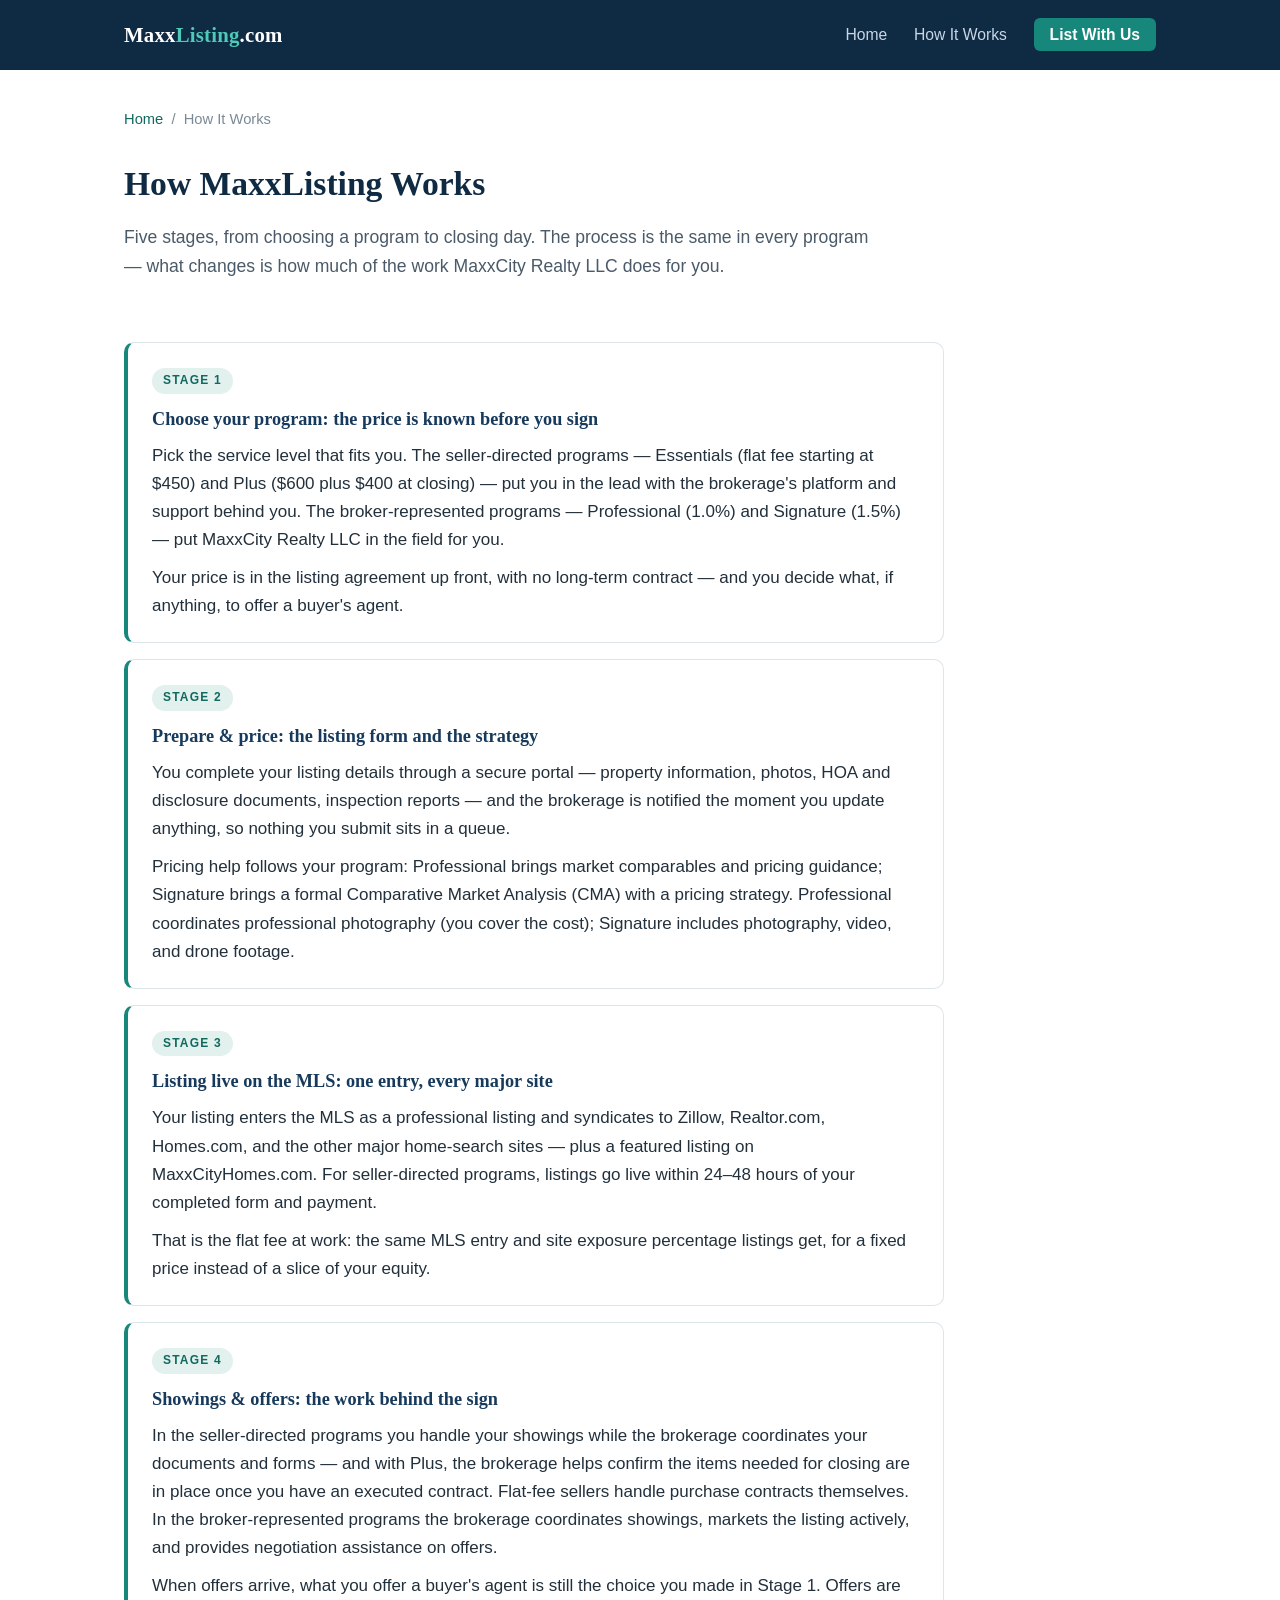
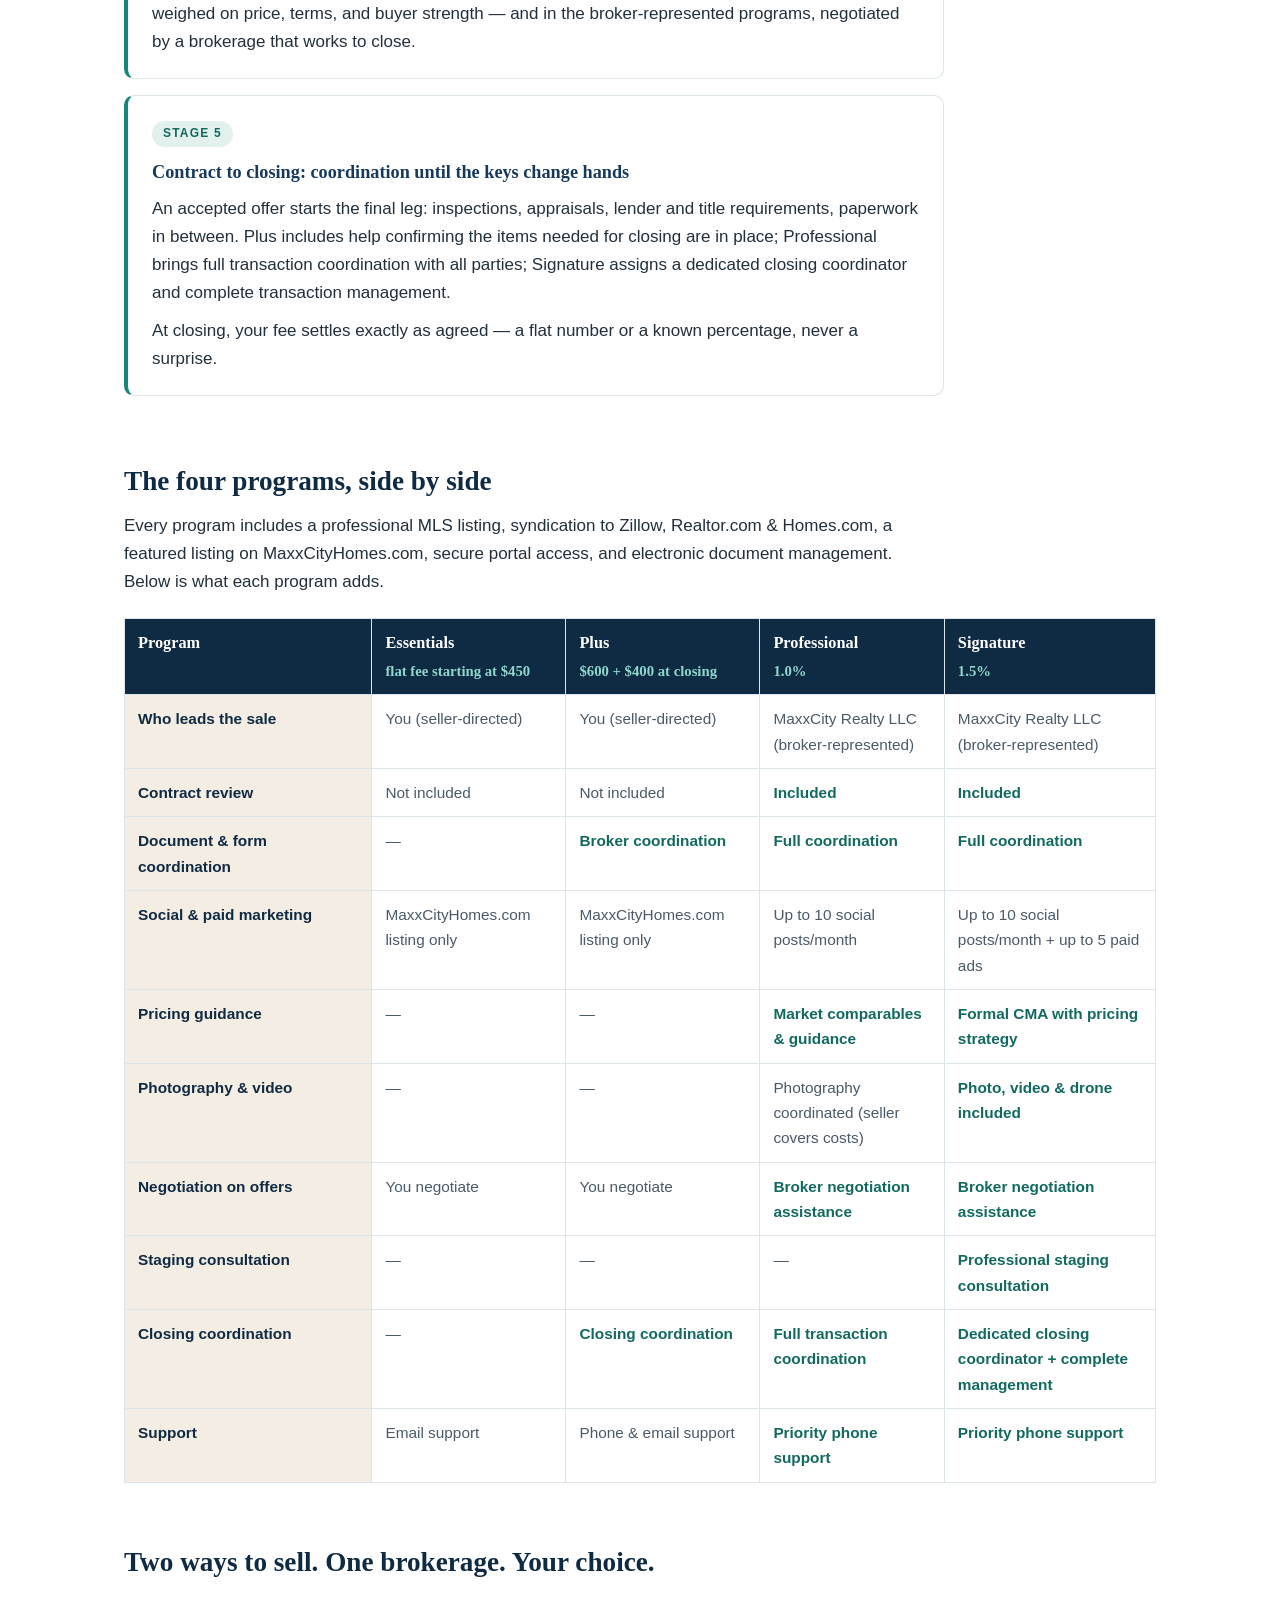
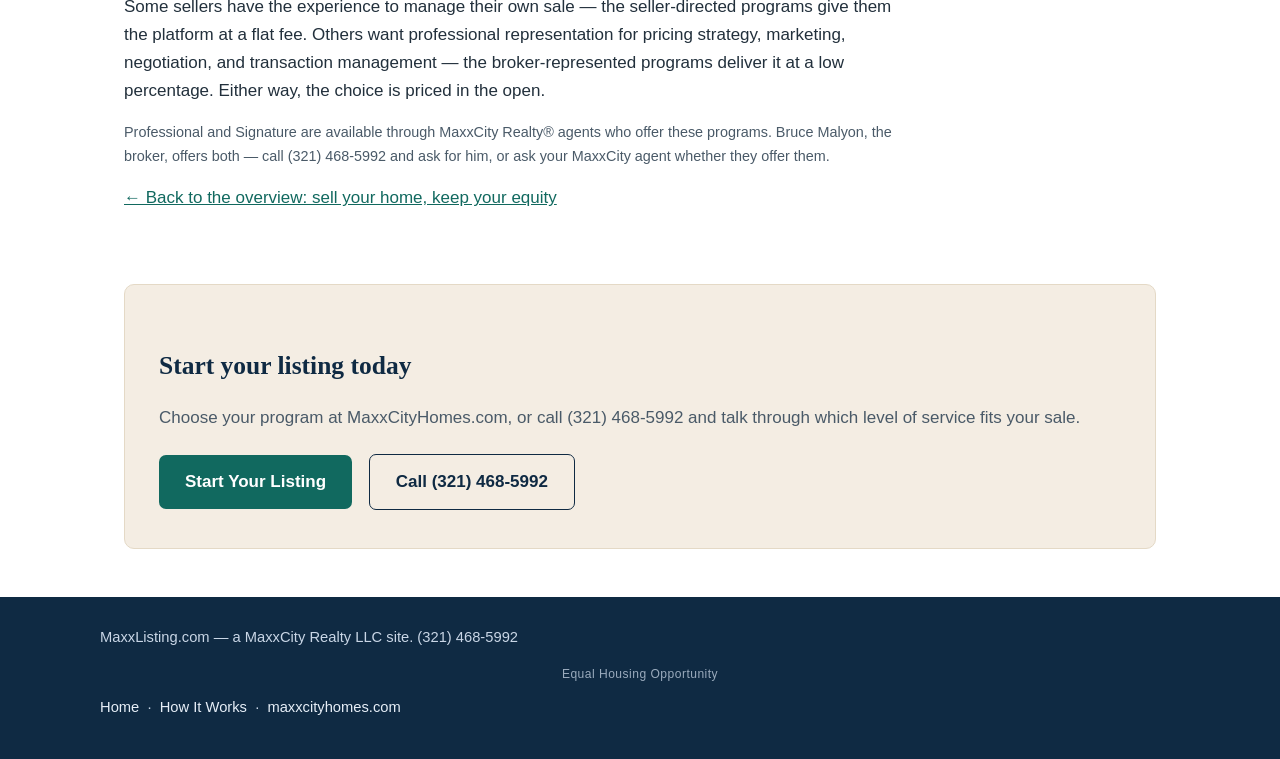
==== commit 2eec2a93: "Remove Plus contract review; align closing wording (Nov 26)" ====
--- a/how-it-works.html
+++ b/how-it-works.html
@@ -63,14 +63,14 @@
       <div class="stage-block">
         <span class="step">Stage 4</span>
         <h3>Showings &amp; offers: the work behind the sign</h3>
-        <p>In the seller-directed programs you handle your showings while the brokerage coordinates your documents and forms — and with Plus, every purchase contract gets an unlimited review before you respond. In the broker-represented programs the brokerage coordinates showings, markets the listing actively, and provides negotiation assistance on offers.</p>
+        <p>In the seller-directed programs you handle your showings while the brokerage coordinates your documents and forms — and with Plus, the brokerage helps confirm the items needed for closing are in place once you have an executed contract. Flat-fee sellers handle purchase contracts themselves. In the broker-represented programs the brokerage coordinates showings, markets the listing actively, and provides negotiation assistance on offers.</p>
         <p>When offers arrive, what you offer a buyer's agent is still the choice you made in Stage 1. Offers are weighed on price, terms, and buyer strength — and in the broker-represented programs, negotiated by a brokerage that works to close.</p>
       </div>
 
       <div class="stage-block">
         <span class="step">Stage 5</span>
         <h3>Contract to closing: coordination until the keys change hands</h3>
-        <p>An accepted offer starts the final leg: inspections, appraisals, lender and title requirements, paperwork in between. Plus includes closing coordination; Professional brings full transaction coordination with all parties; Signature assigns a dedicated closing coordinator and complete transaction management.</p>
+        <p>An accepted offer starts the final leg: inspections, appraisals, lender and title requirements, paperwork in between. Plus includes help confirming the items needed for closing are in place; Professional brings full transaction coordination with all parties; Signature assigns a dedicated closing coordinator and complete transaction management.</p>
         <p>At closing, your fee settles exactly as agreed — a flat number or a known percentage, never a surprise.</p>
       </div>
 
@@ -102,9 +102,9 @@
           <tr>
             <th>Contract review</th>
             <td>Not included</td>
-            <td class="yes">Unlimited</td>
-            <td class="yes">Unlimited</td>
-            <td class="yes">Unlimited</td>
+            <td>Not included</td>
+            <td class="yes">Included</td>
+            <td class="yes">Included</td>
           </tr>
           <tr>
             <th>Document &amp; form coordination</th>
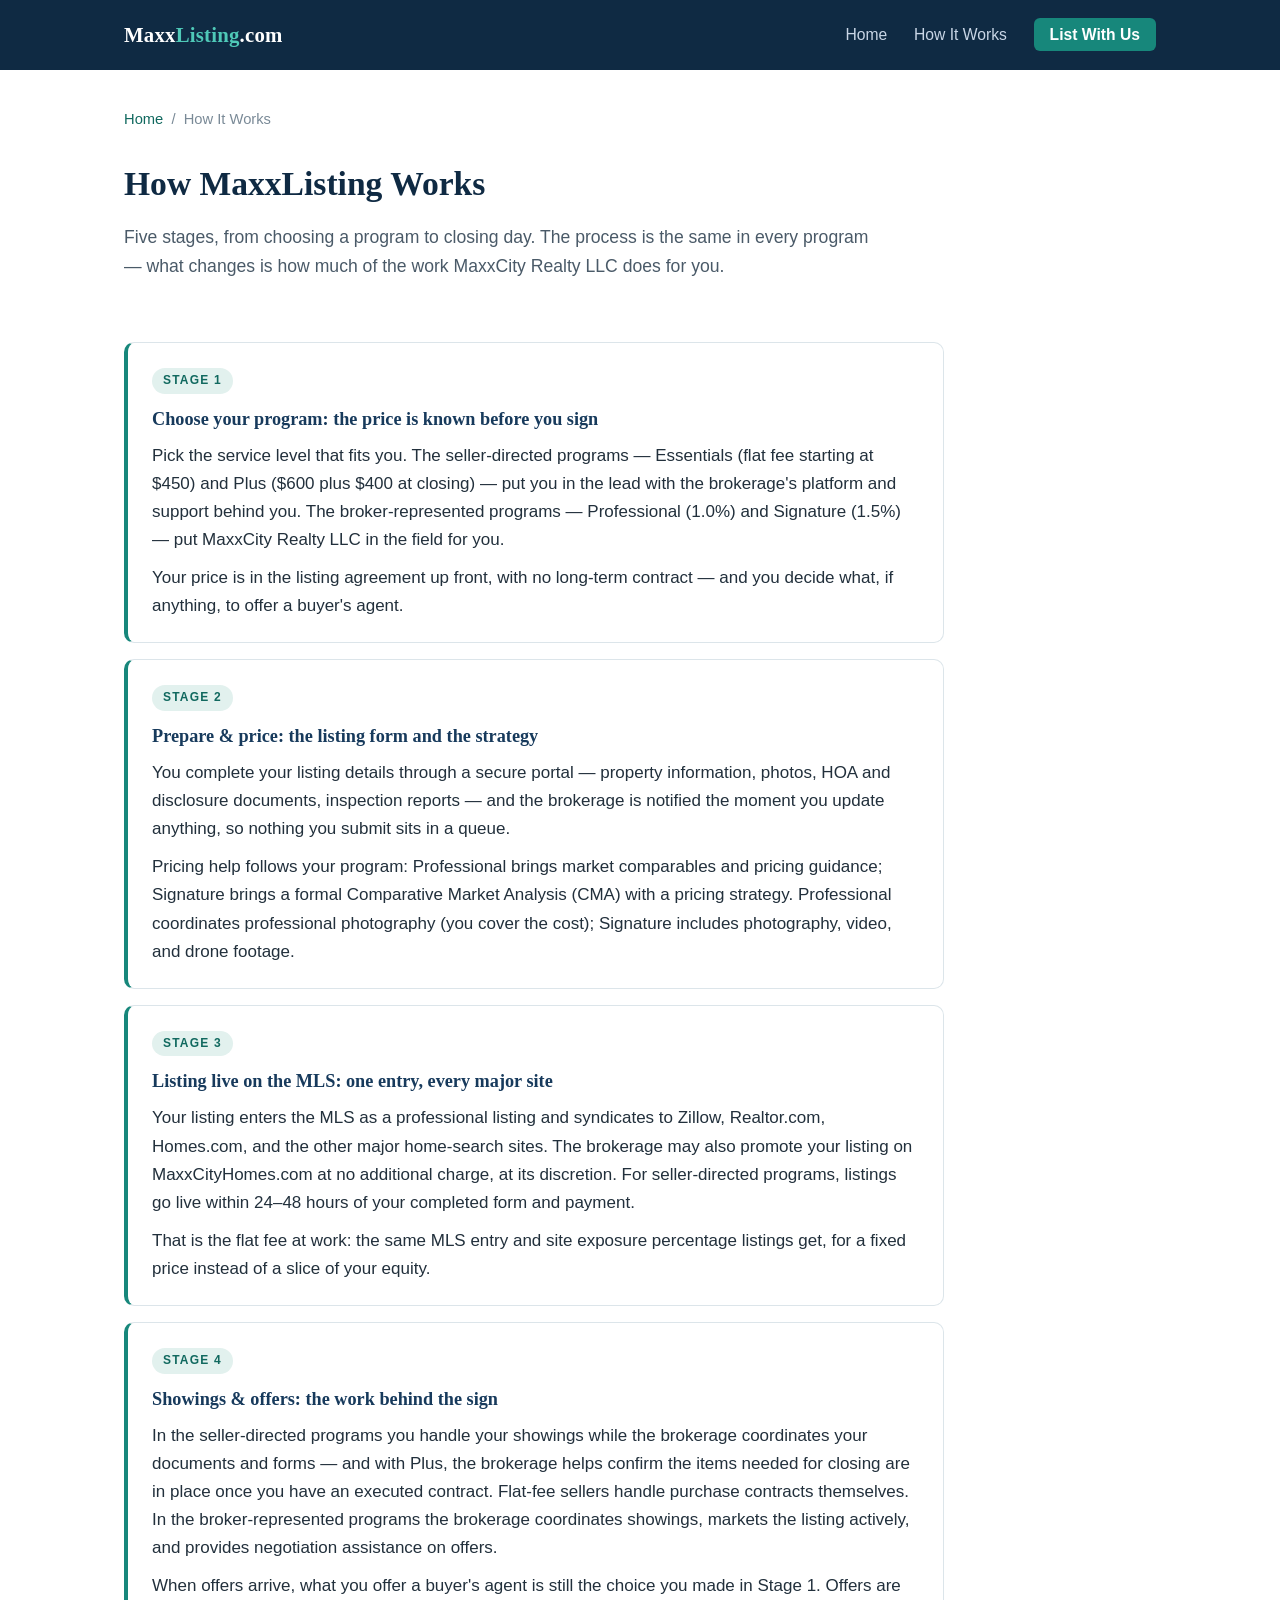
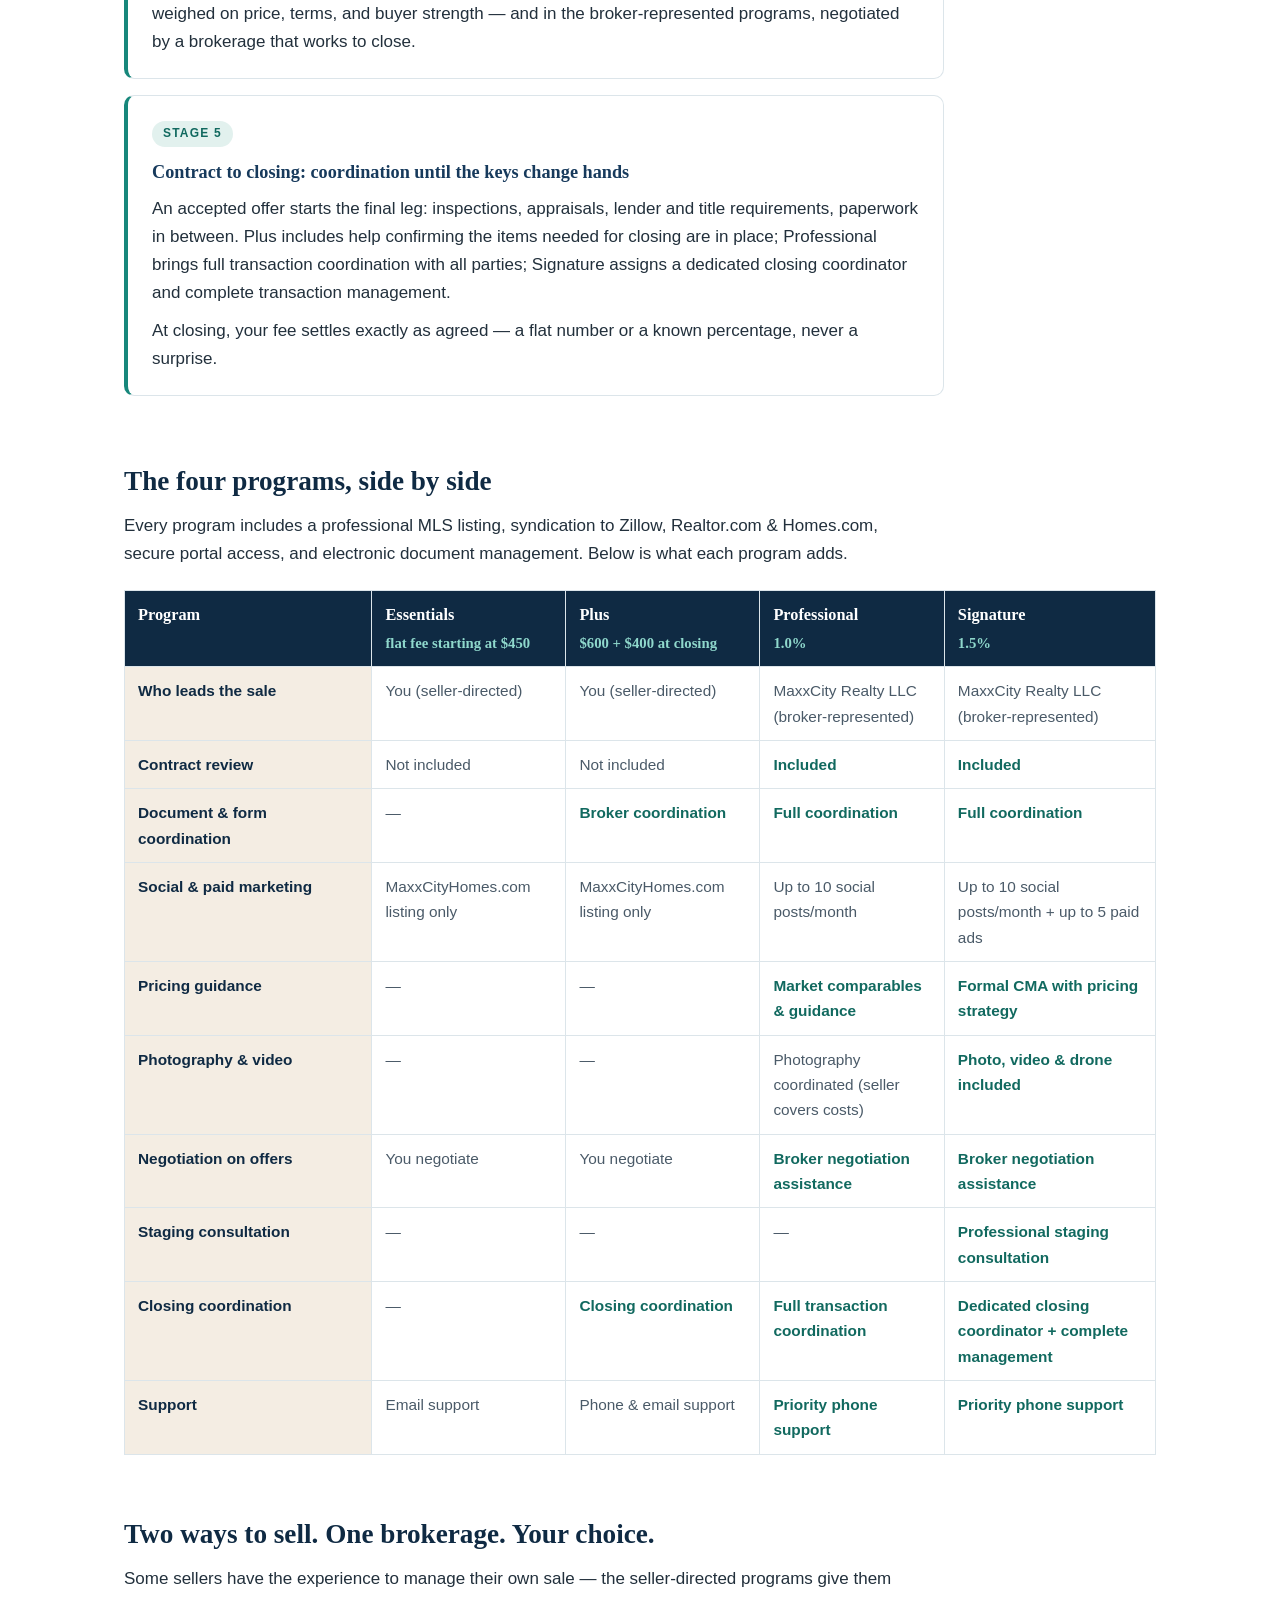
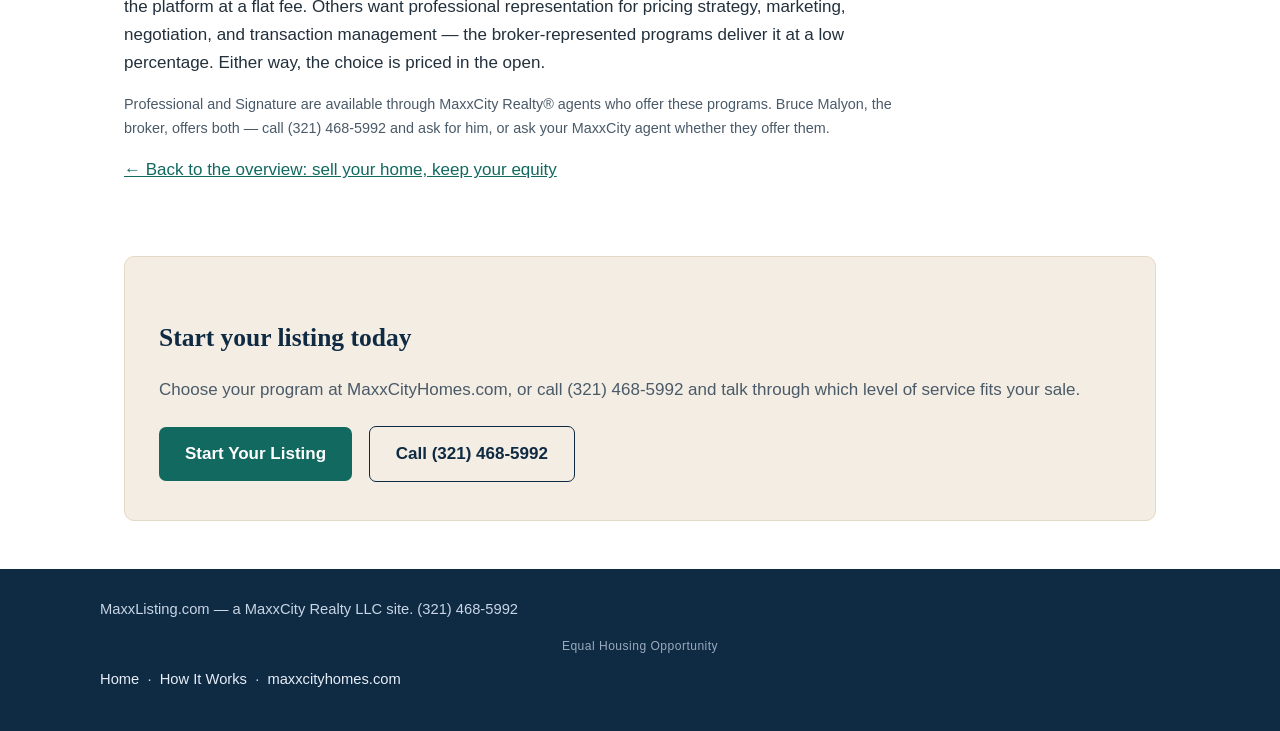
==== commit f1f520cb: "Flat-fee: own-site promotion not promised (Nov 26)" ====
--- a/how-it-works.html
+++ b/how-it-works.html
@@ -56,7 +56,7 @@
       <div class="stage-block">
         <span class="step">Stage 3</span>
         <h3>Listing live on the MLS: one entry, every major site</h3>
-        <p>Your listing enters the MLS as a professional listing and syndicates to Zillow, Realtor.com, Homes.com, and the other major home-search sites — plus a featured listing on MaxxCityHomes.com. For seller-directed programs, listings go live within 24–48 hours of your completed form and payment.</p>
+        <p>Your listing enters the MLS as a professional listing and syndicates to Zillow, Realtor.com, Homes.com, and the other major home-search sites. The brokerage may also promote your listing on MaxxCityHomes.com at no additional charge, at its discretion. For seller-directed programs, listings go live within 24–48 hours of your completed form and payment.</p>
         <p>That is the flat fee at work: the same MLS entry and site exposure percentage listings get, for a fixed price instead of a slice of your equity.</p>
       </div>
 
@@ -79,7 +79,7 @@
 
   <section>
     <h2>The four programs, side by side</h2>
-    <p class="narrow">Every program includes a professional MLS listing, syndication to Zillow, Realtor.com &amp; Homes.com, a featured listing on MaxxCityHomes.com, secure portal access, and electronic document management. Below is what each program adds.</p>
+    <p class="narrow">Every program includes a professional MLS listing, syndication to Zillow, Realtor.com &amp; Homes.com, secure portal access, and electronic document management. Below is what each program adds.</p>
     <div class="table-wrap">
       <table class="compare">
         <thead>
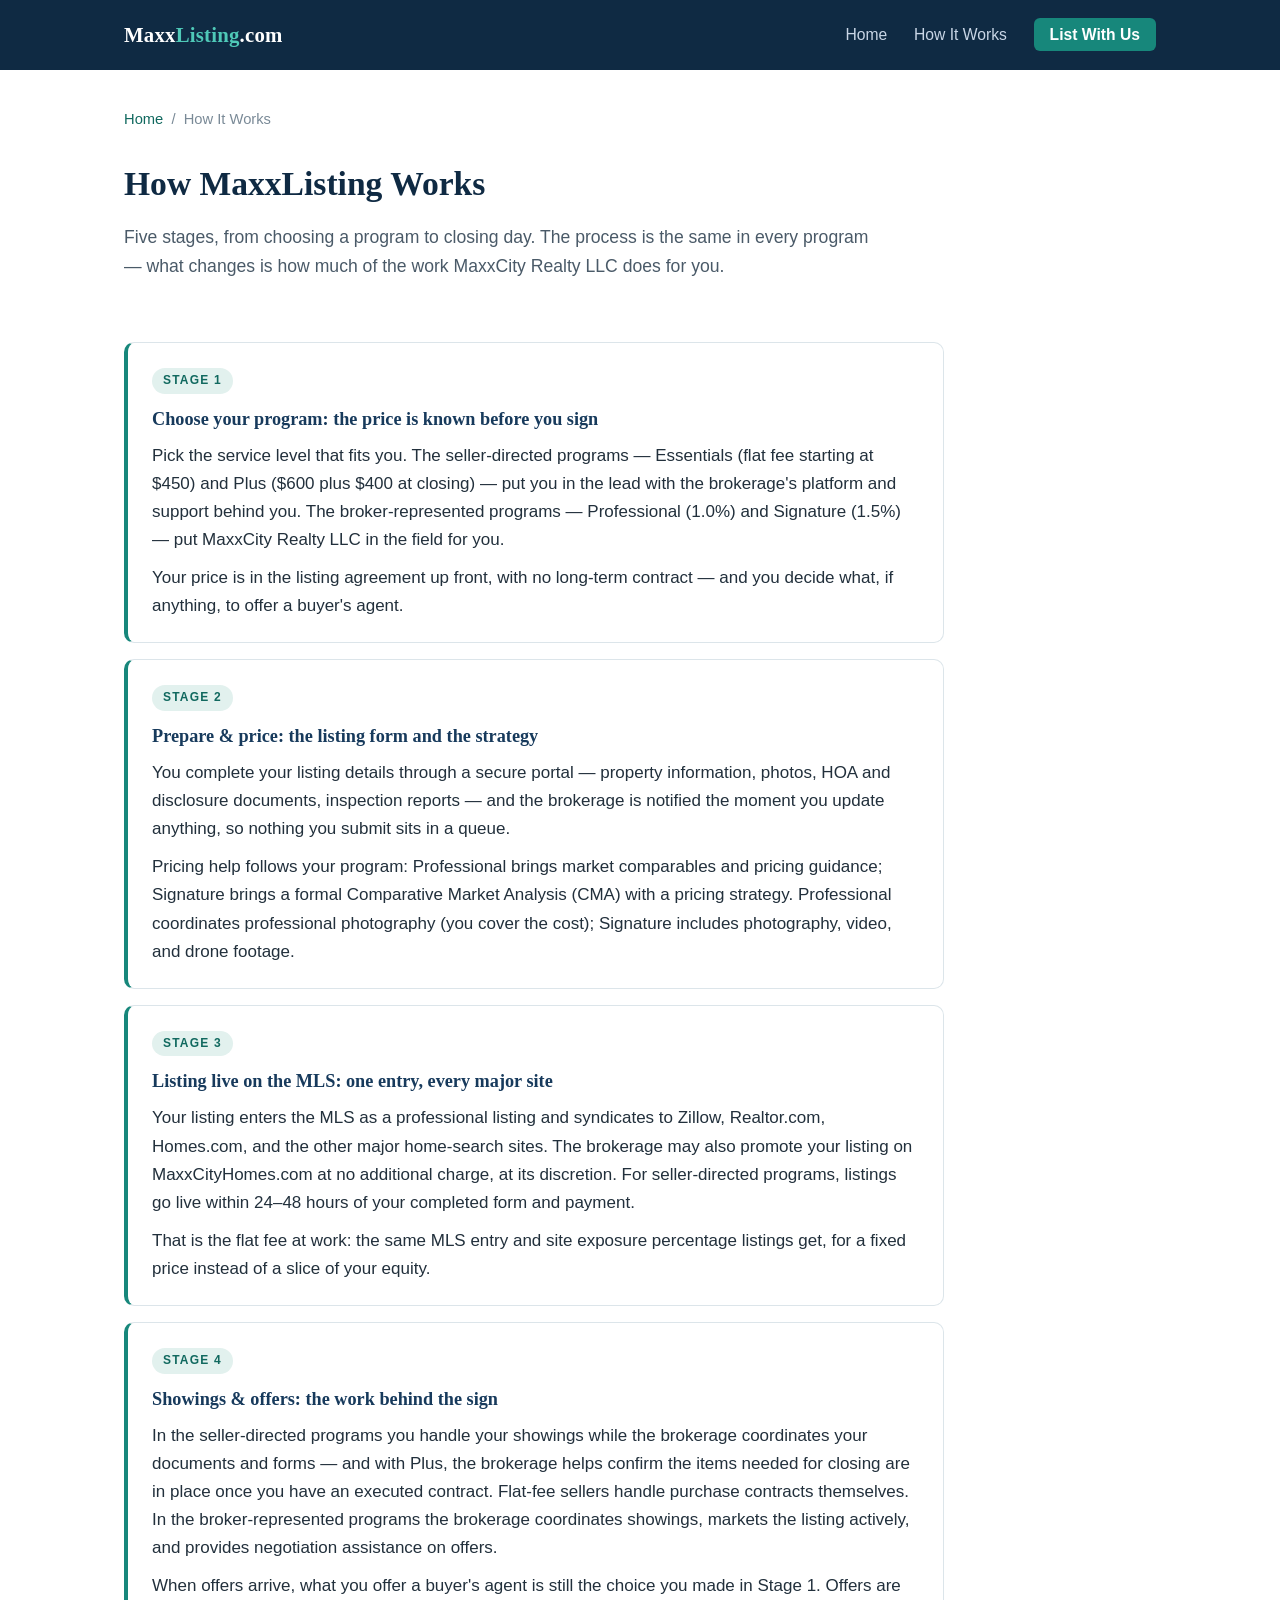
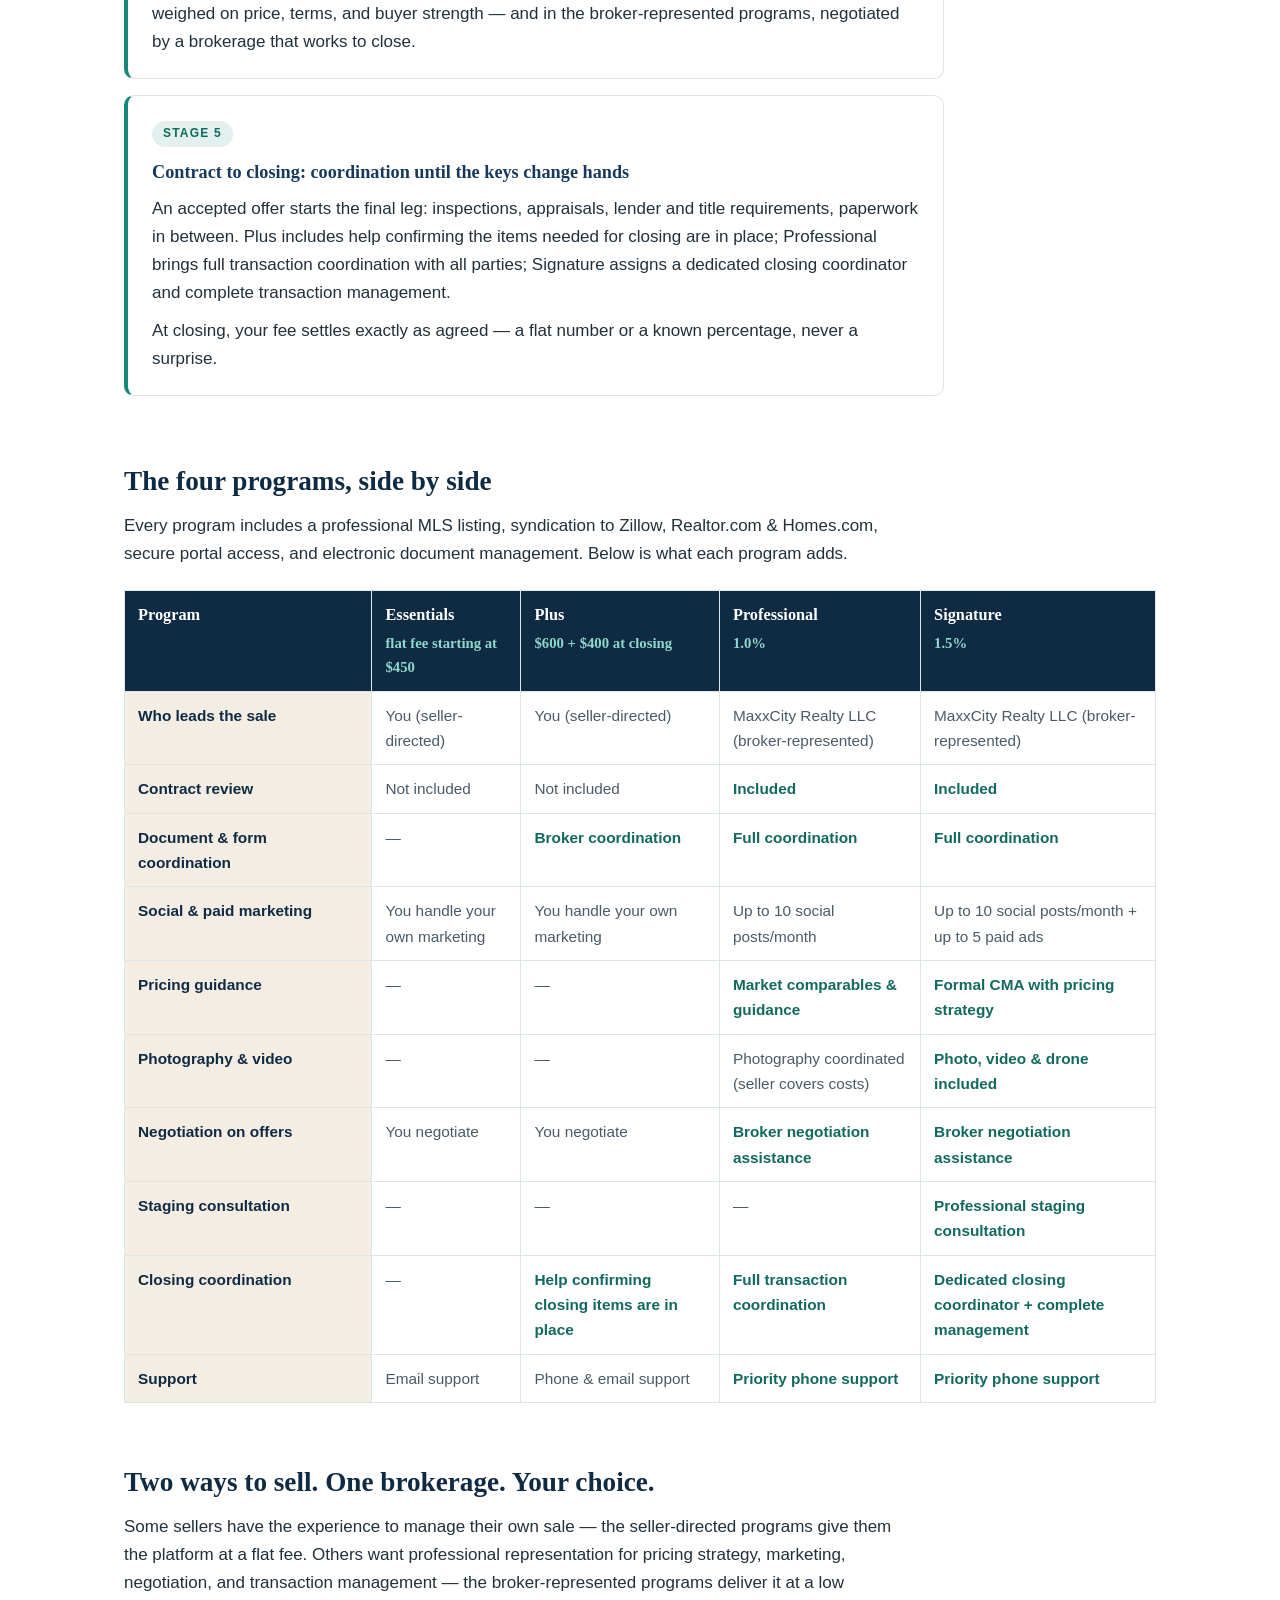
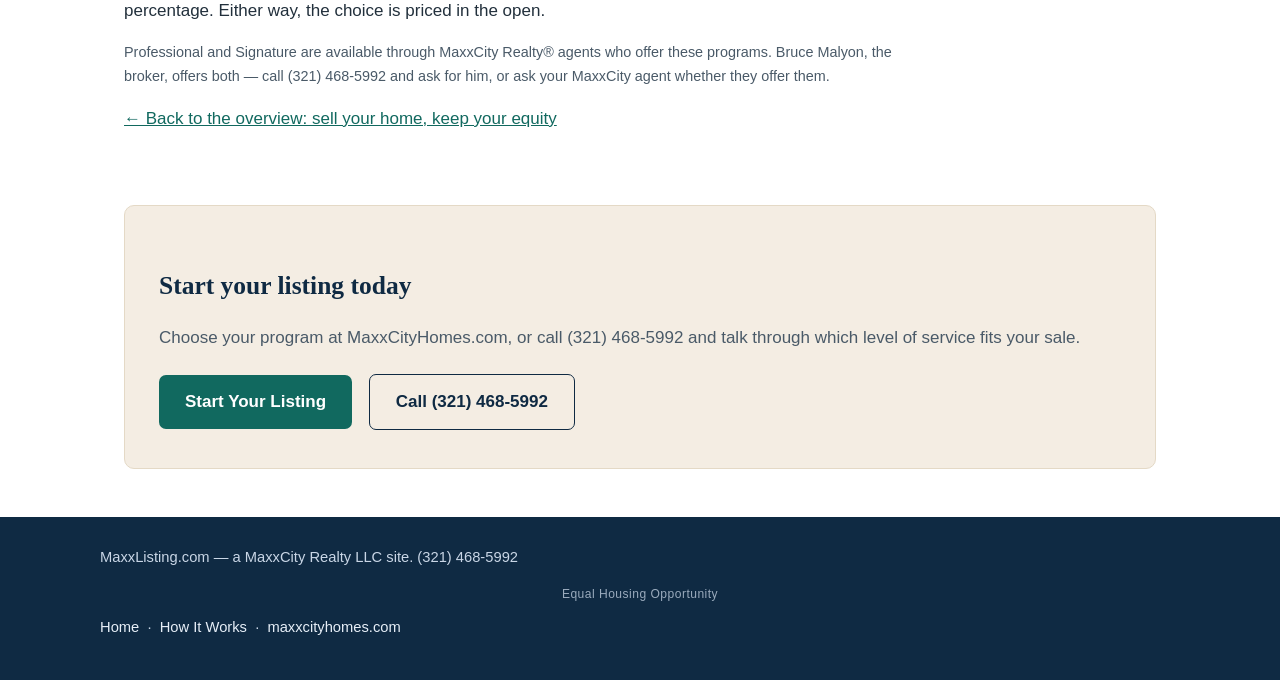
==== commit dd6b8a20: "Fix comparison table: flat-fee marketing + Plus closing cells (Bruce Nov 26)" ====
--- a/how-it-works.html
+++ b/how-it-works.html
@@ -115,8 +115,8 @@
           </tr>
           <tr>
             <th>Social &amp; paid marketing</th>
-            <td>MaxxCityHomes.com listing only</td>
-            <td>MaxxCityHomes.com listing only</td>
+            <td>You handle your own marketing</td>
+            <td>You handle your own marketing</td>
             <td>Up to 10 social posts/month</td>
             <td>Up to 10 social posts/month + up to 5 paid ads</td>
           </tr>
@@ -151,7 +151,7 @@
           <tr>
             <th>Closing coordination</th>
             <td>&mdash;</td>
-            <td class="yes">Closing coordination</td>
+            <td class="yes">Help confirming closing items are in place</td>
             <td class="yes">Full transaction coordination</td>
             <td class="yes">Dedicated closing coordinator + complete management</td>
           </tr>
